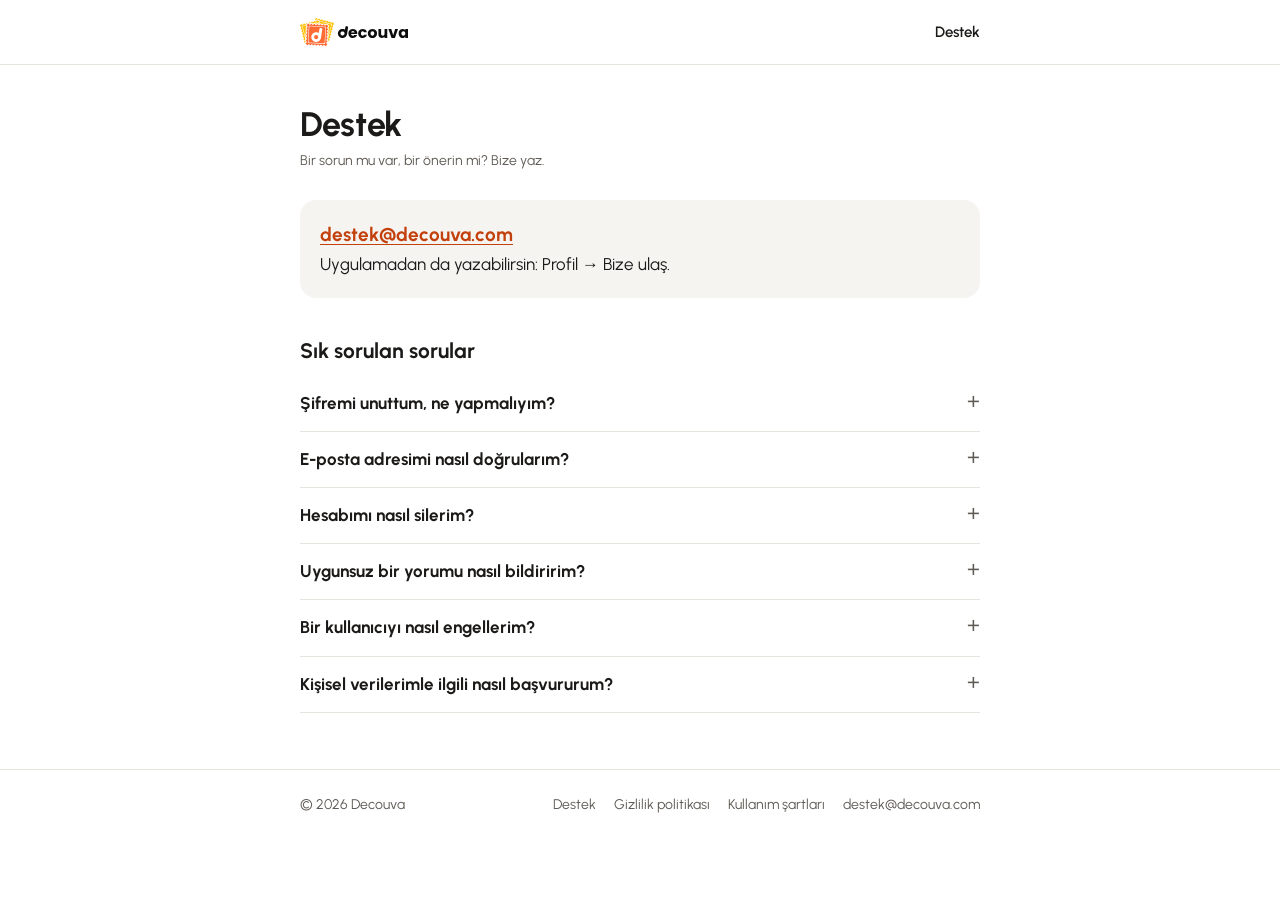
==== destek/index.html @ 0c996eec "Web sitesi telefondaki taşma sorunu düzeltildi" ====
<!doctype html>
<html lang="tr">
<head>
  <meta charset="utf-8">
  <meta name="viewport" content="width=device-width, initial-scale=1">
  <title>Destek · Decouva</title>
  <meta name="description" content="Decouva destek: iletişim ve sık sorulan sorular.">
  <meta name="theme-color" content="#ff6b35">
  <link rel="icon" href="/favicon.ico" sizes="any">
  <link rel="icon" type="image/svg+xml" href="/assets/favicon.svg">
  <link rel="apple-touch-icon" href="/assets/apple-touch-icon.png">
  <link rel="stylesheet" href="/assets/style.css?v=2">
</head>
<body>
  <header class="site-header">
    <div class="wrap">
      <a class="logo" href="/" aria-label="Decouva ana sayfa">
        <picture>
          <source srcset="/assets/logo-on-dark.svg" media="(prefers-color-scheme: dark)">
          <img src="/assets/logo-on-light.svg" alt="Decouva" width="108" height="28">
        </picture>
      </a>
      <nav>
        <a href="/destek" aria-current="page">Destek</a>
      </nav>
    </div>
  </header>

  <main class="wrap doc">
    <h1>Destek</h1>
    <p class="updated">Bir sorun mu var, bir önerin mi? Bize yaz.</p>

    <div class="contact">
      <p><a href="mailto:destek@decouva.com">destek@decouva.com</a></p>
      <p>Uygulamadan da yazabilirsin: Profil → Bize ulaş.</p>
    </div>

    <h2>Sık sorulan sorular</h2>

    <details>
      <summary>Şifremi unuttum, ne yapmalıyım?</summary>
      <p>Giriş ekranında "Şifremi unuttum"a dokun, kullanıcı adını ya da e-posta adresini gir. E-postana 6 haneli bir kod gelir; kodu uygulamaya girip yeni şifreni belirle. Kod 15 dakika geçerlidir. Kod gelmezse spam klasörüne bak ve yazdığın bilgiyi kontrol et.</p>
    </details>

    <details>
      <summary>E-posta adresimi nasıl doğrularım?</summary>
      <p>Kayıt olduğunda e-postana bir doğrulama kodu gönderiyoruz. Profil'deki "E-postanı doğrula" hatırlatmasına dokunup kodu gir. Kod gelmediyse aynı ekrandan yeni kod isteyebilirsin.</p>
    </details>

    <details>
      <summary>Hesabımı nasıl silerim?</summary>
      <p>Uygulamada Profil → Hesabı sil. Şifreni girerek onaylarsın. Hesabınla birlikte puanların, yorumların, fotoğrafların ve istek listen kalıcı olarak silinir; geri getirilemez. Uygulamaya erişemiyorsan hesabına kayıtlı e-posta adresinden <a href="mailto:destek@decouva.com">destek@decouva.com</a>'a yaz, silme talebini sonuçlandıralım.</p>
    </details>

    <details>
      <summary>Uygunsuz bir yorumu nasıl bildiririm?</summary>
      <p>Yorumun yanındaki "⋯" menüsünden "Bildir"i seç ve sebebini işaretle. Bildirdiğin yorum sana artık gösterilmez; biz de inceleriz ve kurala aykırıysa kaldırırız.</p>
    </details>

    <details>
      <summary>Bir kullanıcıyı nasıl engellerim?</summary>
      <p>Yorumun yanındaki "⋯" menüsünden "Engelle"yi seç. Engellediğin kişinin yorumlarını görmezsin, o da seninkileri görmez. Engeli Profil → Engellenenler'den kaldırabilirsin.</p>
    </details>

    <details>
      <summary>Kişisel verilerimle ilgili nasıl başvururum?</summary>
      <p>KVKK kapsamındaki başvurularını hesabına kayıtlı e-posta adresinden <a href="mailto:destek@decouva.com">destek@decouva.com</a>'a gönderebilirsin. Ayrıntılar <a href="/gizlilik">Gizlilik Politikası</a>'nda.</p>
    </details>
  </main>

  <footer class="site-footer">
    <div class="wrap">
      <span>© 2026 Decouva</span>
      <nav>
        <a href="/destek" aria-current="page">Destek</a>
        <a href="/gizlilik">Gizlilik politikası</a>
        <a href="/kullanim-sartlari">Kullanım şartları</a>
        <a href="mailto:destek@decouva.com">destek@decouva.com</a>
      </nav>
    </div>
  </footer>
</body>
</html>
---- assets/style.css ----
/* Decouva web sitesi (2.10). Dış kaynak yok: font ve görseller sitenin kendi
   dosyaları, çerez ve analiz yok. Renkler uygulamanın paletinden. */

@font-face { font-family: "Urbanist"; font-weight: 400; font-display: swap; src: url("fonts/Urbanist-Regular.woff") format("woff"); }
@font-face { font-family: "Urbanist"; font-weight: 600; font-display: swap; src: url("fonts/Urbanist-SemiBold.woff") format("woff"); }
@font-face { font-family: "Urbanist"; font-weight: 700; font-display: swap; src: url("fonts/Urbanist-Bold.woff") format("woff"); }

:root {
  --bg: #ffffff;
  --surface: #f6f4f1;
  --text: #1b1a18;
  --text-soft: #5f5a54;
  --line: #e7e3de;
  --brand: #ff6b35;
  --brand-text: #c2410c;
  --note-bg: #fff3ec;
  --note-text: #8a3a10;
  color-scheme: light;
}

@media (prefers-color-scheme: dark) {
  :root {
    --bg: #121110;
    --surface: #1c1b19;
    --text: #f2efeb;
    --text-soft: #a8a29b;
    --line: #2c2a27;
    --brand: #ff6b35;
    --brand-text: #ff8a5c;
    --note-bg: #2a1a12;
    --note-text: #ffb999;
    color-scheme: dark;
  }
}

*, *::before, *::after { box-sizing: border-box; }

html { -webkit-text-size-adjust: 100%; }

body {
  margin: 0;
  background: var(--bg);
  color: var(--text);
  font-family: "Urbanist", -apple-system, BlinkMacSystemFont, "Segoe UI", Roboto, sans-serif;
  font-size: 17px;
  line-height: 1.6;
  -webkit-font-smoothing: antialiased;
}

a { color: var(--brand-text); text-underline-offset: 3px; }
a:hover { text-decoration-thickness: 2px; }

.wrap { max-width: 720px; margin: 0 auto; padding: 0 20px; }

/* Üst şerit */
.site-header { border-bottom: 1px solid var(--line); }
.site-header .wrap { display: flex; align-items: center; justify-content: space-between; height: 64px; }
.site-header .logo img { height: 28px; width: auto; display: block; }
.site-header nav a { color: var(--text-soft); text-decoration: none; font-weight: 600; font-size: 15px; margin-left: 18px; }
.site-header nav a:hover, .site-header nav a[aria-current="page"] { color: var(--text); }

/* Ana sayfa */
.hero { padding: 72px 0 40px; }
.hero .logo-big { height: 64px; width: auto; display: block; margin-bottom: 36px; }
.hero h1 { font-size: clamp(34px, 7vw, 52px); line-height: 1.08; letter-spacing: -0.02em; margin: 0 0 18px; font-weight: 700; }
.hero h1 span { color: var(--brand); }
.hero p.lead { font-size: 19px; color: var(--text-soft); margin: 0 0 28px; max-width: 34em; }
.badge { display: inline-block; background: var(--brand); color: #fff; font-weight: 700; font-size: 15px; padding: 10px 18px; border-radius: 999px; }

.features { display: grid; grid-template-columns: repeat(3, 1fr); gap: 14px; padding: 24px 0 56px; }
.feature { background: var(--surface); border-radius: 16px; padding: 20px; }
.feature h2 { font-size: 18px; margin: 0 0 6px; }
.feature p { margin: 0; font-size: 15px; color: var(--text-soft); line-height: 1.5; }
@media (max-width: 640px) { .features { grid-template-columns: 1fr; } .hero { padding-top: 48px; } }

/* Metin sayfaları */
.doc { padding-top: 40px; padding-bottom: 56px; } /* yatay boşluk .wrap’ten; kısaltma yazılırsa ezilir */
.doc h1 { font-size: 34px; line-height: 1.15; letter-spacing: -0.01em; margin: 0 0 6px; }
.doc .updated { color: var(--text-soft); font-size: 14px; margin: 0 0 28px; }
.doc h2 { font-size: 21px; margin: 36px 0 8px; }
.doc h3 { font-size: 17px; margin: 22px 0 4px; }
.doc p, .doc li { color: var(--text); }
.doc ul { padding-left: 22px; }
.doc li { margin: 4px 0; }
.doc table { width: 100%; border-collapse: collapse; font-size: 15px; margin: 12px 0; display: block; overflow-x: auto; }
.doc th, .doc td { text-align: left; vertical-align: top; padding: 9px 10px; border-bottom: 1px solid var(--line); }
.doc th { font-size: 13px; text-transform: uppercase; letter-spacing: 0.04em; color: var(--text-soft); }

/* Taslak şeridi ve yer tutucular */
.draft { background: var(--note-bg); color: var(--note-text); font-size: 14px; padding: 10px 14px; border-radius: 10px; margin: 0 0 28px; }
.tbd { background: var(--note-bg); color: var(--note-text); border-radius: 4px; padding: 0 4px; }

/* SSS */
details { border-bottom: 1px solid var(--line); padding: 14px 0; }
details summary { cursor: pointer; font-weight: 700; list-style: none; display: flex; justify-content: space-between; gap: 12px; }
details summary::-webkit-details-marker { display: none; }
details summary::after { content: "+"; color: var(--text-soft); font-weight: 400; font-size: 22px; line-height: 1; }
details[open] summary::after { content: "–"; }
details p { margin: 10px 0 0; }

.contact { background: var(--surface); border-radius: 16px; padding: 20px; margin: 8px 0 24px; }
.contact p { margin: 0; }
.contact a { font-weight: 700; font-size: 19px; }

/* Alt bilgi */
.site-footer { border-top: 1px solid var(--line); padding: 24px 0 40px; color: var(--text-soft); font-size: 14px; }
.site-footer .wrap { display: flex; flex-wrap: wrap; gap: 8px 18px; justify-content: space-between; }
.site-footer nav { display: flex; flex-wrap: wrap; gap: 6px 18px; }
.site-footer a { color: var(--text-soft); text-decoration: none; }
.site-footer a:hover { color: var(--text); }

@media (max-width: 420px) {
  .wrap { padding: 0 16px; }
  .site-header nav a { margin-left: 12px; font-size: 14px; }
  .doc h1 { font-size: 28px; }
}
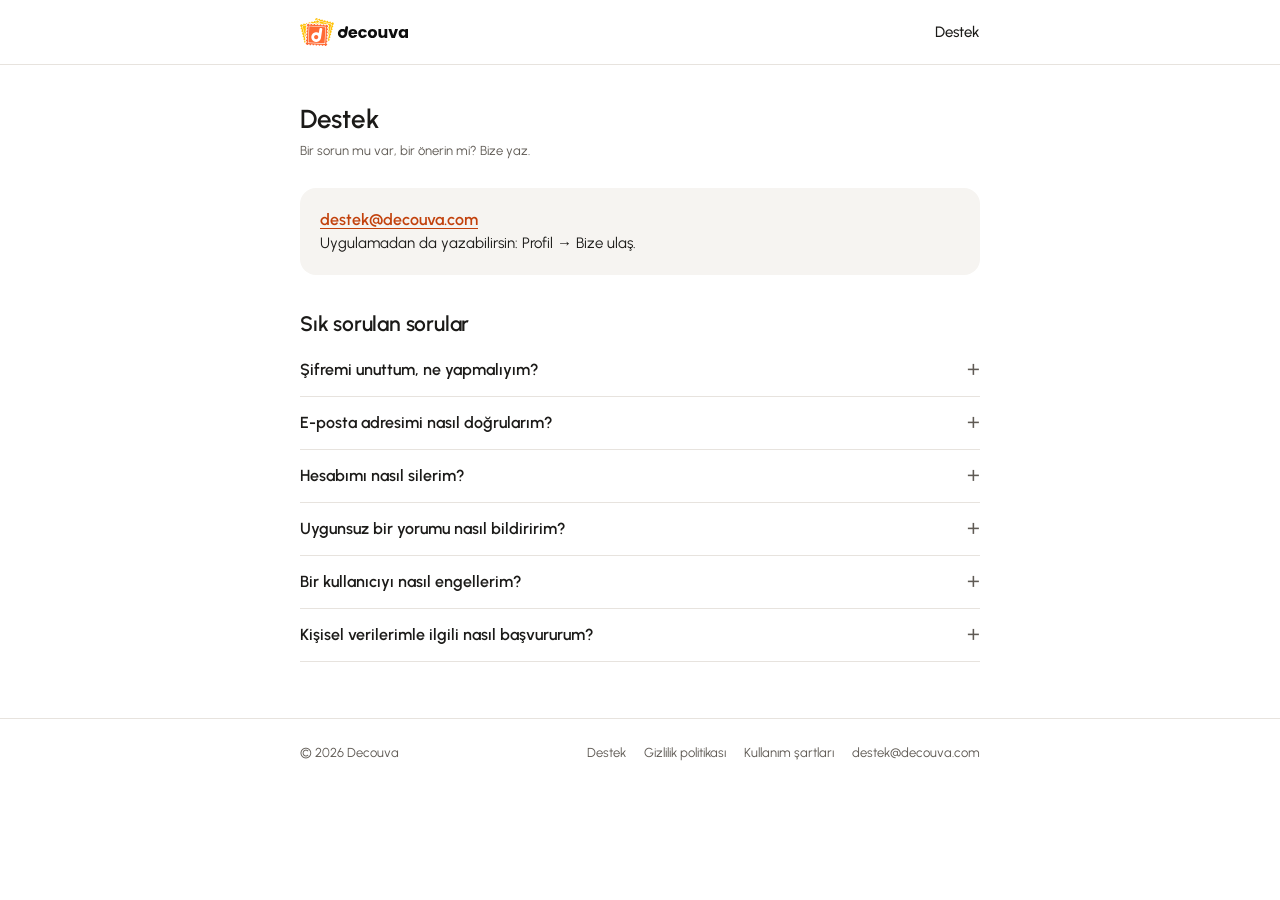
==== commit 6cf2bbf6: "Yazı ölçeği uygulamayla aynı" ====
--- a/destek/index.html
+++ b/destek/index.html
@@ -9,7 +9,7 @@
   <link rel="icon" href="/favicon.ico" sizes="any">
   <link rel="icon" type="image/svg+xml" href="/assets/favicon.svg">
   <link rel="apple-touch-icon" href="/assets/apple-touch-icon.png">
-  <link rel="stylesheet" href="/assets/style.css?v=2">
+  <link rel="stylesheet" href="/assets/style.css?v=3">
 </head>
 <body>
   <header class="site-header">
--- a/assets/style.css
+++ b/assets/style.css
@@ -1,9 +1,12 @@
 /* Decouva web sitesi (2.10). Dış kaynak yok: font ve görseller sitenin kendi
-   dosyaları, çerez ve analiz yok. Renkler uygulamanın paletinden. */
+   dosyaları, çerez ve analiz yok. Renkler uygulamanın paletinden.
+   Yazı ölçeği uygulamanınki (AppTextStyles, 17 Ekim): ağırlık en fazla 600
+   (başlık), 500 (etiket), 400 (gövde); gövde 15–16 px, satır yüksekliği 1.5.
+   Kalın (700) kullanılmaz — uygulamada da yok. */
 
 @font-face { font-family: "Urbanist"; font-weight: 400; font-display: swap; src: url("fonts/Urbanist-Regular.woff") format("woff"); }
 @font-face { font-family: "Urbanist"; font-weight: 600; font-display: swap; src: url("fonts/Urbanist-SemiBold.woff") format("woff"); }
-@font-face { font-family: "Urbanist"; font-weight: 700; font-display: swap; src: url("fonts/Urbanist-Bold.woff") format("woff"); }
+@font-face { font-family: "Urbanist"; font-weight: 500; font-display: swap; src: url("fonts/Urbanist-Medium.woff") format("woff"); }
 
 :root {
   --bg: #ffffff;
@@ -42,12 +45,13 @@
   background: var(--bg);
   color: var(--text);
   font-family: "Urbanist", -apple-system, BlinkMacSystemFont, "Segoe UI", Roboto, sans-serif;
-  font-size: 17px;
-  line-height: 1.6;
+  font-size: 16px;
+  line-height: 1.5;
   -webkit-font-smoothing: antialiased;
 }
 
 a { color: var(--brand-text); text-underline-offset: 3px; }
+strong, b, th { font-weight: 600; }
 a:hover { text-decoration-thickness: 2px; }
 
 .wrap { max-width: 720px; margin: 0 auto; padding: 0 20px; }
@@ -56,43 +60,43 @@
 .site-header { border-bottom: 1px solid var(--line); }
 .site-header .wrap { display: flex; align-items: center; justify-content: space-between; height: 64px; }
 .site-header .logo img { height: 28px; width: auto; display: block; }
-.site-header nav a { color: var(--text-soft); text-decoration: none; font-weight: 600; font-size: 15px; margin-left: 18px; }
+.site-header nav a { color: var(--text-soft); text-decoration: none; font-weight: 500; font-size: 15px; margin-left: 18px; }
 .site-header nav a:hover, .site-header nav a[aria-current="page"] { color: var(--text); }
 
 /* Ana sayfa */
 .hero { padding: 72px 0 40px; }
 .hero .logo-big { height: 64px; width: auto; display: block; margin-bottom: 36px; }
-.hero h1 { font-size: clamp(34px, 7vw, 52px); line-height: 1.08; letter-spacing: -0.02em; margin: 0 0 18px; font-weight: 700; }
+.hero h1 { font-size: clamp(30px, 6vw, 40px); line-height: 1.12; letter-spacing: -0.3px; margin: 0 0 16px; font-weight: 600; }
 .hero h1 span { color: var(--brand); }
-.hero p.lead { font-size: 19px; color: var(--text-soft); margin: 0 0 28px; max-width: 34em; }
-.badge { display: inline-block; background: var(--brand); color: #fff; font-weight: 700; font-size: 15px; padding: 10px 18px; border-radius: 999px; }
+.hero p.lead { font-size: 16px; line-height: 1.5; color: var(--text-soft); margin: 0 0 28px; max-width: 34em; }
+.badge { display: inline-block; background: var(--brand); color: #fff; font-weight: 500; font-size: 15px; padding: 10px 18px; border-radius: 999px; }
 
 .features { display: grid; grid-template-columns: repeat(3, 1fr); gap: 14px; padding: 24px 0 56px; }
 .feature { background: var(--surface); border-radius: 16px; padding: 20px; }
-.feature h2 { font-size: 18px; margin: 0 0 6px; }
+.feature h2 { font-size: 16px; line-height: 1.3; font-weight: 600; margin: 0 0 6px; }
 .feature p { margin: 0; font-size: 15px; color: var(--text-soft); line-height: 1.5; }
 @media (max-width: 640px) { .features { grid-template-columns: 1fr; } .hero { padding-top: 48px; } }
 
 /* Metin sayfaları */
 .doc { padding-top: 40px; padding-bottom: 56px; } /* yatay boşluk .wrap’ten; kısaltma yazılırsa ezilir */
-.doc h1 { font-size: 34px; line-height: 1.15; letter-spacing: -0.01em; margin: 0 0 6px; }
-.doc .updated { color: var(--text-soft); font-size: 14px; margin: 0 0 28px; }
-.doc h2 { font-size: 21px; margin: 36px 0 8px; }
-.doc h3 { font-size: 17px; margin: 22px 0 4px; }
-.doc p, .doc li { color: var(--text); }
+.doc h1 { font-size: 26px; line-height: 1.15; letter-spacing: -0.3px; font-weight: 600; margin: 0 0 6px; }
+.doc .updated { color: var(--text-soft); font-size: 13px; margin: 0 0 28px; }
+.doc h2 { font-size: 21px; line-height: 1.2; letter-spacing: -0.2px; font-weight: 600; margin: 36px 0 8px; }
+.doc h3 { font-size: 16px; line-height: 1.3; font-weight: 600; margin: 22px 0 4px; }
+.doc p, .doc li { color: var(--text); font-size: 15px; }
 .doc ul { padding-left: 22px; }
 .doc li { margin: 4px 0; }
 .doc table { width: 100%; border-collapse: collapse; font-size: 15px; margin: 12px 0; display: block; overflow-x: auto; }
 .doc th, .doc td { text-align: left; vertical-align: top; padding: 9px 10px; border-bottom: 1px solid var(--line); }
-.doc th { font-size: 13px; text-transform: uppercase; letter-spacing: 0.04em; color: var(--text-soft); }
+.doc th { font-size: 12px; font-weight: 500; text-transform: uppercase; letter-spacing: 0.04em; color: var(--text-soft); }
 
 /* Taslak şeridi ve yer tutucular */
-.draft { background: var(--note-bg); color: var(--note-text); font-size: 14px; padding: 10px 14px; border-radius: 10px; margin: 0 0 28px; }
+.draft { background: var(--note-bg); color: var(--note-text); font-size: 13px; padding: 10px 14px; border-radius: 10px; margin: 0 0 28px; }
 .tbd { background: var(--note-bg); color: var(--note-text); border-radius: 4px; padding: 0 4px; }
 
 /* SSS */
 details { border-bottom: 1px solid var(--line); padding: 14px 0; }
-details summary { cursor: pointer; font-weight: 700; list-style: none; display: flex; justify-content: space-between; gap: 12px; }
+details summary { cursor: pointer; font-weight: 600; list-style: none; display: flex; justify-content: space-between; gap: 12px; }
 details summary::-webkit-details-marker { display: none; }
 details summary::after { content: "+"; color: var(--text-soft); font-weight: 400; font-size: 22px; line-height: 1; }
 details[open] summary::after { content: "–"; }
@@ -100,10 +104,10 @@
 
 .contact { background: var(--surface); border-radius: 16px; padding: 20px; margin: 8px 0 24px; }
 .contact p { margin: 0; }
-.contact a { font-weight: 700; font-size: 19px; }
+.contact a { font-weight: 600; font-size: 16px; }
 
 /* Alt bilgi */
-.site-footer { border-top: 1px solid var(--line); padding: 24px 0 40px; color: var(--text-soft); font-size: 14px; }
+.site-footer { border-top: 1px solid var(--line); padding: 24px 0 40px; color: var(--text-soft); font-size: 13px; }
 .site-footer .wrap { display: flex; flex-wrap: wrap; gap: 8px 18px; justify-content: space-between; }
 .site-footer nav { display: flex; flex-wrap: wrap; gap: 6px 18px; }
 .site-footer a { color: var(--text-soft); text-decoration: none; }
@@ -112,5 +116,5 @@
 @media (max-width: 420px) {
   .wrap { padding: 0 16px; }
   .site-header nav a { margin-left: 12px; font-size: 14px; }
-  .doc h1 { font-size: 28px; }
+  .doc h1 { font-size: 24px; }
 }
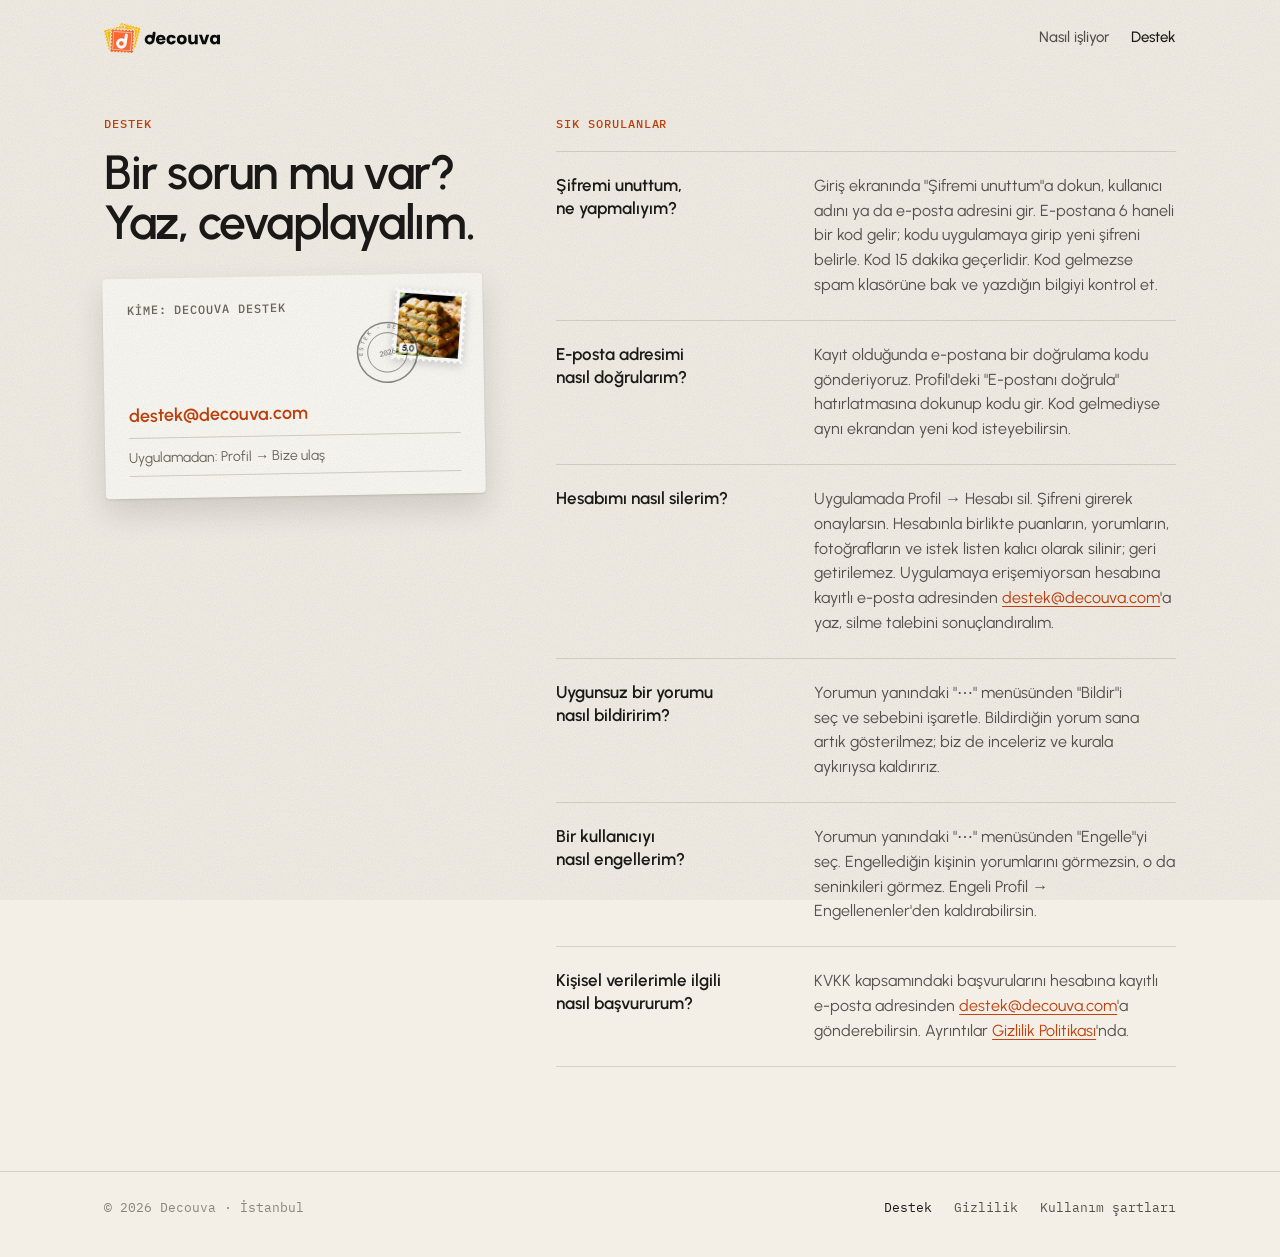
==== commit 2ac09c1d: "Website redesign" ====
--- a/destek/index.html
+++ b/destek/index.html
@@ -5,77 +5,90 @@
   <meta name="viewport" content="width=device-width, initial-scale=1">
   <title>Destek · Decouva</title>
   <meta name="description" content="Decouva destek: iletişim ve sık sorulan sorular.">
-  <meta name="theme-color" content="#ff6b35">
+  <meta name="theme-color" content="#f3efe7" media="(prefers-color-scheme: light)">
+  <meta name="theme-color" content="#131210" media="(prefers-color-scheme: dark)">
   <link rel="icon" href="/favicon.ico" sizes="any">
   <link rel="icon" type="image/svg+xml" href="/assets/favicon.svg">
   <link rel="apple-touch-icon" href="/assets/apple-touch-icon.png">
-  <link rel="stylesheet" href="/assets/style.css?v=3">
+  <link rel="stylesheet" href="/assets/style.css?v=4">
 </head>
 <body>
-  <header class="site-header">
-    <div class="wrap">
-      <a class="logo" href="/" aria-label="Decouva ana sayfa">
+  <a class="skip" href="#icerik">İçeriğe geç</a>
+
+  <header class="top">
+    <div class="wrap top__in">
+      <a class="top__logo" href="/" aria-label="Decouva ana sayfa">
         <picture>
           <source srcset="/assets/logo-on-dark.svg" media="(prefers-color-scheme: dark)">
-          <img src="/assets/logo-on-light.svg" alt="Decouva" width="108" height="28">
+          <img src="/assets/logo-on-light.svg" alt="Decouva" width="116" height="30">
         </picture>
       </a>
-      <nav>
+      <nav aria-label="Ana menü">
+        <a href="/#nasil">Nasıl işliyor</a>
         <a href="/destek" aria-current="page">Destek</a>
       </nav>
     </div>
   </header>
 
-  <main class="wrap doc">
-    <h1>Destek</h1>
-    <p class="updated">Bir sorun mu var, bir önerin mi? Bize yaz.</p>
+  <main id="icerik" class="help wrap">
+    <aside class="help__aside">
+      <p class="kicker">Destek</p>
+      <h1>Bir sorun mu var? Yaz, cevaplayalım.</h1>
+      <div class="postcard">
+        <img class="postcard__stamp" src="/assets/stamps/baklava.webp" alt="" width="520" height="520">
+        <svg class="postmark" viewBox="0 0 120 120" aria-hidden="true">
+          <defs><path id="pm-arc" d="M 14 60 A 46 46 0 1 1 106 60"/></defs>
+          <circle cx="60" cy="60" r="56" fill="none" stroke="currentColor" stroke-width="3"/>
+          <circle cx="60" cy="60" r="37" fill="none" stroke="currentColor" stroke-width="1.6"/>
+          <text font-family="Plex Mono, monospace" font-size="10.5" font-weight="500" letter-spacing="2.2" fill="currentColor"><textPath href="#pm-arc" startOffset="50%" text-anchor="middle">DESTEK · DECOUVA</textPath></text>
+          <text x="60" y="65" text-anchor="middle" font-family="Plex Mono, monospace" font-size="14" font-weight="500" fill="currentColor">2026</text>
+        </svg>
+        <p class="postcard__to">Kime: Decouva destek</p>
+        <div class="postcard__lines">
+          <p><a href="mailto:destek@decouva.com">destek@decouva.com</a></p>
+          <p class="hint">Uygulamadan: Profil → Bize ulaş</p>
+        </div>
+      </div>
+    </aside>
 
-    <div class="contact">
-      <p><a href="mailto:destek@decouva.com">destek@decouva.com</a></p>
-      <p>Uygulamadan da yazabilirsin: Profil → Bize ulaş.</p>
-    </div>
-
-    <h2>Sık sorulan sorular</h2>
-
-    <details>
-      <summary>Şifremi unuttum, ne yapmalıyım?</summary>
-      <p>Giriş ekranında "Şifremi unuttum"a dokun, kullanıcı adını ya da e-posta adresini gir. E-postana 6 haneli bir kod gelir; kodu uygulamaya girip yeni şifreni belirle. Kod 15 dakika geçerlidir. Kod gelmezse spam klasörüne bak ve yazdığın bilgiyi kontrol et.</p>
-    </details>
-
-    <details>
-      <summary>E-posta adresimi nasıl doğrularım?</summary>
-      <p>Kayıt olduğunda e-postana bir doğrulama kodu gönderiyoruz. Profil'deki "E-postanı doğrula" hatırlatmasına dokunup kodu gir. Kod gelmediyse aynı ekrandan yeni kod isteyebilirsin.</p>
-    </details>
-
-    <details>
-      <summary>Hesabımı nasıl silerim?</summary>
-      <p>Uygulamada Profil → Hesabı sil. Şifreni girerek onaylarsın. Hesabınla birlikte puanların, yorumların, fotoğrafların ve istek listen kalıcı olarak silinir; geri getirilemez. Uygulamaya erişemiyorsan hesabına kayıtlı e-posta adresinden <a href="mailto:destek@decouva.com">destek@decouva.com</a>'a yaz, silme talebini sonuçlandıralım.</p>
-    </details>
-
-    <details>
-      <summary>Uygunsuz bir yorumu nasıl bildiririm?</summary>
-      <p>Yorumun yanındaki "⋯" menüsünden "Bildir"i seç ve sebebini işaretle. Bildirdiğin yorum sana artık gösterilmez; biz de inceleriz ve kurala aykırıysa kaldırırız.</p>
-    </details>
-
-    <details>
-      <summary>Bir kullanıcıyı nasıl engellerim?</summary>
-      <p>Yorumun yanındaki "⋯" menüsünden "Engelle"yi seç. Engellediğin kişinin yorumlarını görmezsin, o da seninkileri görmez. Engeli Profil → Engellenenler'den kaldırabilirsin.</p>
-    </details>
-
-    <details>
-      <summary>Kişisel verilerimle ilgili nasıl başvururum?</summary>
-      <p>KVKK kapsamındaki başvurularını hesabına kayıtlı e-posta adresinden <a href="mailto:destek@decouva.com">destek@decouva.com</a>'a gönderebilirsin. Ayrıntılar <a href="/gizlilik">Gizlilik Politikası</a>'nda.</p>
-    </details>
+    <section aria-labelledby="sss">
+      <p class="kicker" id="sss">Sık sorulanlar</p>
+      <div class="qa">
+        <article>
+          <h2>Şifremi unuttum, ne yapmalıyım?</h2>
+          <p>Giriş ekranında "Şifremi unuttum"a dokun, kullanıcı adını ya da e-posta adresini gir. E-postana 6 haneli bir kod gelir; kodu uygulamaya girip yeni şifreni belirle. Kod 15 dakika geçerlidir. Kod gelmezse spam klasörüne bak ve yazdığın bilgiyi kontrol et.</p>
+        </article>
+        <article>
+          <h2>E-posta adresimi nasıl doğrularım?</h2>
+          <p>Kayıt olduğunda e-postana bir doğrulama kodu gönderiyoruz. Profil'deki "E-postanı doğrula" hatırlatmasına dokunup kodu gir. Kod gelmediyse aynı ekrandan yeni kod isteyebilirsin.</p>
+        </article>
+        <article>
+          <h2>Hesabımı nasıl silerim?</h2>
+          <p>Uygulamada Profil → Hesabı sil. Şifreni girerek onaylarsın. Hesabınla birlikte puanların, yorumların, fotoğrafların ve istek listen kalıcı olarak silinir; geri getirilemez. Uygulamaya erişemiyorsan hesabına kayıtlı e-posta adresinden <a href="mailto:destek@decouva.com">destek@decouva.com</a>'a yaz, silme talebini sonuçlandıralım.</p>
+        </article>
+        <article>
+          <h2>Uygunsuz bir yorumu nasıl bildiririm?</h2>
+          <p>Yorumun yanındaki "⋯" menüsünden "Bildir"i seç ve sebebini işaretle. Bildirdiğin yorum sana artık gösterilmez; biz de inceleriz ve kurala aykırıysa kaldırırız.</p>
+        </article>
+        <article>
+          <h2>Bir kullanıcıyı nasıl engellerim?</h2>
+          <p>Yorumun yanındaki "⋯" menüsünden "Engelle"yi seç. Engellediğin kişinin yorumlarını görmezsin, o da seninkileri görmez. Engeli Profil → Engellenenler'den kaldırabilirsin.</p>
+        </article>
+        <article>
+          <h2>Kişisel verilerimle ilgili nasıl başvururum?</h2>
+          <p>KVKK kapsamındaki başvurularını hesabına kayıtlı e-posta adresinden <a href="mailto:destek@decouva.com">destek@decouva.com</a>'a gönderebilirsin. Ayrıntılar <a href="/gizlilik">Gizlilik Politikası</a>'nda.</p>
+        </article>
+      </div>
+    </section>
   </main>
 
-  <footer class="site-footer">
-    <div class="wrap">
-      <span>© 2026 Decouva</span>
-      <nav>
+  <footer class="foot">
+    <div class="wrap foot__in">
+      <span>© 2026 Decouva · İstanbul</span>
+      <nav aria-label="Alt menü">
         <a href="/destek" aria-current="page">Destek</a>
-        <a href="/gizlilik">Gizlilik politikası</a>
+        <a href="/gizlilik">Gizlilik</a>
         <a href="/kullanim-sartlari">Kullanım şartları</a>
-        <a href="mailto:destek@decouva.com">destek@decouva.com</a>
       </nav>
     </div>
   </footer>
--- a/assets/style.css
+++ b/assets/style.css
@@ -1,120 +1,308 @@
-/* Decouva web sitesi (2.10). Dış kaynak yok: font ve görseller sitenin kendi
-   dosyaları, çerez ve analiz yok. Renkler uygulamanın paletinden.
-   Yazı ölçeği uygulamanınki (AppTextStyles, 17 Ekim): ağırlık en fazla 600
-   (başlık), 500 (etiket), 400 (gövde); gövde 15–16 px, satır yüksekliği 1.5.
-   Kalın (700) kullanılmaz — uygulamada da yok. */
+/* Decouva web sitesi (2.10; yeniden tasarım 17 Ekim).
+   Dil: markanın kendi nesneleri — pul, posta damgası, adisyon fişi — kâğıt
+   dokulu bir zeminde. Dış kaynak yok: fontlar ve görseller sitenin kendi
+   dosyası; çerez, analiz, JavaScript yok.
+   Yazı: arayüz Urbanist (uygulamanınki), etiket ve fiş IBM Plex Mono
+   (uygulamanın adisyonundaki). Ağırlık en fazla 600; uygulamada 700 yok. */
 
 @font-face { font-family: "Urbanist"; font-weight: 400; font-display: swap; src: url("fonts/Urbanist-Regular.woff") format("woff"); }
+@font-face { font-family: "Urbanist"; font-weight: 500; font-display: swap; src: url("fonts/Urbanist-Medium.woff") format("woff"); }
 @font-face { font-family: "Urbanist"; font-weight: 600; font-display: swap; src: url("fonts/Urbanist-SemiBold.woff") format("woff"); }
-@font-face { font-family: "Urbanist"; font-weight: 500; font-display: swap; src: url("fonts/Urbanist-Medium.woff") format("woff"); }
+@font-face { font-family: "Plex Mono"; font-weight: 400; font-display: swap; src: url("fonts/IBMPlexMono-Regular.woff") format("woff"); }
+@font-face { font-family: "Plex Mono"; font-weight: 500; font-display: swap; src: url("fonts/IBMPlexMono-Medium.woff") format("woff"); }
 
 :root {
-  --bg: #ffffff;
-  --surface: #f6f4f1;
-  --text: #1b1a18;
-  --text-soft: #5f5a54;
-  --line: #e7e3de;
+  --paper: #f3efe7;          /* sayfa: sıcak kâğıt */
+  --paper-2: #e9e3d8;        /* albüm sayfası */
+  --sheet: #fbf9f4;          /* fiş ve kartpostal kâğıdı */
+  --ink: #1b1a18;
+  --ink-2: #57524b;
+  --ink-3: #8a847b;
+  --rule: #d9d1c3;
   --brand: #ff6b35;
-  --brand-text: #c2410c;
-  --note-bg: #fff3ec;
-  --note-text: #8a3a10;
+  --brand-ink: #c2410c;      /* küçük turuncu yazı (kontrast) */
+  --postmark: rgba(27, 26, 24, .55);
+  --postmark-strong: rgba(27, 26, 24, .72);
+  --shadow: 32, 24, 14;      /* gölgeler zeminin tonunda */
+  --grain: .07;
   color-scheme: light;
 }
 
 @media (prefers-color-scheme: dark) {
   :root {
-    --bg: #121110;
-    --surface: #1c1b19;
-    --text: #f2efeb;
-    --text-soft: #a8a29b;
-    --line: #2c2a27;
-    --brand: #ff6b35;
-    --brand-text: #ff8a5c;
-    --note-bg: #2a1a12;
-    --note-text: #ffb999;
+    --paper: #131210;
+    --paper-2: #1b1a17;
+    --sheet: #f1eee6;        /* fiş ve kartpostal kâğıt olarak kalır */
+    --ink: #f2efea;
+    --ink-2: #a8a198;
+    --ink-3: #78726a;
+    --rule: #2c2a26;
+    --brand-ink: #ff8a5c;
+    --postmark: rgba(242, 239, 234, .5);
+    --postmark-strong: rgba(27, 26, 24, .7);   /* pulun beyaz kâğıdına basılı */
+    --shadow: 0, 0, 0;
+    --grain: .05;
     color-scheme: dark;
   }
 }
 
 *, *::before, *::after { box-sizing: border-box; }
-
-html { -webkit-text-size-adjust: 100%; }
+html { -webkit-text-size-adjust: 100%; scroll-behavior: smooth; }
+@media (prefers-reduced-motion: reduce) { html { scroll-behavior: auto; } }
 
 body {
   margin: 0;
-  background: var(--bg);
-  color: var(--text);
-  font-family: "Urbanist", -apple-system, BlinkMacSystemFont, "Segoe UI", Roboto, sans-serif;
-  font-size: 16px;
-  line-height: 1.5;
+  background: var(--paper);
+  color: var(--ink);
+  font: 400 17px/1.55 "Urbanist", -apple-system, BlinkMacSystemFont, "Segoe UI", sans-serif;
   -webkit-font-smoothing: antialiased;
-}
-
-a { color: var(--brand-text); text-underline-offset: 3px; }
+  text-rendering: optimizeLegibility;
+}
+
+/* Kâğıt dokusu: sabit, tıklanamaz ince gren. */
+body::after {
+  content: "";
+  position: fixed;
+  inset: 0;
+  pointer-events: none;
+  z-index: 50;
+  opacity: var(--grain);
+  background-image: url("data:image/svg+xml,%3Csvg xmlns='http://www.w3.org/2000/svg' width='180' height='180'%3E%3Cfilter id='n'%3E%3CfeTurbulence type='fractalNoise' baseFrequency='.85' numOctaves='3' stitchTiles='stitch'/%3E%3CfeColorMatrix values='0 0 0 0 0 0 0 0 0 0 0 0 0 0 0 0 0 0 .9 0'/%3E%3C/filter%3E%3Crect width='100%25' height='100%25' filter='url(%23n)'/%3E%3C/svg%3E");
+}
+
+h1, h2, h3 { font-weight: 600; margin: 0; text-wrap: balance; }
+p { margin: 0; text-wrap: pretty; }
 strong, b, th { font-weight: 600; }
+a { color: var(--brand-ink); text-decoration-thickness: 1px; text-underline-offset: 3px; transition: color .2s, text-decoration-thickness .2s; }
 a:hover { text-decoration-thickness: 2px; }
-
-.wrap { max-width: 720px; margin: 0 auto; padding: 0 20px; }
-
-/* Üst şerit */
-.site-header { border-bottom: 1px solid var(--line); }
-.site-header .wrap { display: flex; align-items: center; justify-content: space-between; height: 64px; }
-.site-header .logo img { height: 28px; width: auto; display: block; }
-.site-header nav a { color: var(--text-soft); text-decoration: none; font-weight: 500; font-size: 15px; margin-left: 18px; }
-.site-header nav a:hover, .site-header nav a[aria-current="page"] { color: var(--text); }
-
-/* Ana sayfa */
-.hero { padding: 72px 0 40px; }
-.hero .logo-big { height: 64px; width: auto; display: block; margin-bottom: 36px; }
-.hero h1 { font-size: clamp(30px, 6vw, 40px); line-height: 1.12; letter-spacing: -0.3px; margin: 0 0 16px; font-weight: 600; }
-.hero h1 span { color: var(--brand); }
-.hero p.lead { font-size: 16px; line-height: 1.5; color: var(--text-soft); margin: 0 0 28px; max-width: 34em; }
-.badge { display: inline-block; background: var(--brand); color: #fff; font-weight: 500; font-size: 15px; padding: 10px 18px; border-radius: 999px; }
-
-.features { display: grid; grid-template-columns: repeat(3, 1fr); gap: 14px; padding: 24px 0 56px; }
-.feature { background: var(--surface); border-radius: 16px; padding: 20px; }
-.feature h2 { font-size: 16px; line-height: 1.3; font-weight: 600; margin: 0 0 6px; }
-.feature p { margin: 0; font-size: 15px; color: var(--text-soft); line-height: 1.5; }
-@media (max-width: 640px) { .features { grid-template-columns: 1fr; } .hero { padding-top: 48px; } }
-
-/* Metin sayfaları */
-.doc { padding-top: 40px; padding-bottom: 56px; } /* yatay boşluk .wrap’ten; kısaltma yazılırsa ezilir */
-.doc h1 { font-size: 26px; line-height: 1.15; letter-spacing: -0.3px; font-weight: 600; margin: 0 0 6px; }
-.doc .updated { color: var(--text-soft); font-size: 13px; margin: 0 0 28px; }
-.doc h2 { font-size: 21px; line-height: 1.2; letter-spacing: -0.2px; font-weight: 600; margin: 36px 0 8px; }
-.doc h3 { font-size: 16px; line-height: 1.3; font-weight: 600; margin: 22px 0 4px; }
-.doc p, .doc li { color: var(--text); font-size: 15px; }
-.doc ul { padding-left: 22px; }
-.doc li { margin: 4px 0; }
-.doc table { width: 100%; border-collapse: collapse; font-size: 15px; margin: 12px 0; display: block; overflow-x: auto; }
-.doc th, .doc td { text-align: left; vertical-align: top; padding: 9px 10px; border-bottom: 1px solid var(--line); }
-.doc th { font-size: 12px; font-weight: 500; text-transform: uppercase; letter-spacing: 0.04em; color: var(--text-soft); }
-
-/* Taslak şeridi ve yer tutucular */
-.draft { background: var(--note-bg); color: var(--note-text); font-size: 13px; padding: 10px 14px; border-radius: 10px; margin: 0 0 28px; }
-.tbd { background: var(--note-bg); color: var(--note-text); border-radius: 4px; padding: 0 4px; }
-
-/* SSS */
-details { border-bottom: 1px solid var(--line); padding: 14px 0; }
-details summary { cursor: pointer; font-weight: 600; list-style: none; display: flex; justify-content: space-between; gap: 12px; }
-details summary::-webkit-details-marker { display: none; }
-details summary::after { content: "+"; color: var(--text-soft); font-weight: 400; font-size: 22px; line-height: 1; }
-details[open] summary::after { content: "–"; }
-details p { margin: 10px 0 0; }
-
-.contact { background: var(--surface); border-radius: 16px; padding: 20px; margin: 8px 0 24px; }
-.contact p { margin: 0; }
-.contact a { font-weight: 600; font-size: 16px; }
-
-/* Alt bilgi */
-.site-footer { border-top: 1px solid var(--line); padding: 24px 0 40px; color: var(--text-soft); font-size: 13px; }
-.site-footer .wrap { display: flex; flex-wrap: wrap; gap: 8px 18px; justify-content: space-between; }
-.site-footer nav { display: flex; flex-wrap: wrap; gap: 6px 18px; }
-.site-footer a { color: var(--text-soft); text-decoration: none; }
-.site-footer a:hover { color: var(--text); }
-
-@media (max-width: 420px) {
-  .wrap { padding: 0 16px; }
-  .site-header nav a { margin-left: 12px; font-size: 14px; }
-  .doc h1 { font-size: 24px; }
-}
+:focus-visible { outline: 2px solid var(--brand); outline-offset: 3px; border-radius: 2px; }
+img { display: block; max-width: 100%; height: auto; }
+
+.wrap { width: 100%; max-width: 1120px; margin: 0 auto; padding: 0 24px; }
+@media (max-width: 480px) { .wrap { padding: 0 16px; } }
+
+.skip { position: absolute; left: 16px; top: -48px; z-index: 60; background: var(--ink); color: var(--paper); padding: 8px 12px; border-radius: 6px; text-decoration: none; }
+.skip:focus { top: 12px; }
+
+/* Etiket: küçük, eşaralıklı, büyük harf */
+.kicker {
+  font: 500 12px/1.4 "Plex Mono", ui-monospace, Menlo, monospace;
+  letter-spacing: .08em;
+  text-transform: uppercase;
+  color: var(--brand-ink);
+}
+
+/* ── Üst şerit ───────────────────────────────────────────────────────────── */
+.top { position: relative; z-index: 2; }
+.top__in { display: flex; align-items: center; justify-content: space-between; height: 76px; }
+.top__logo img { height: 30px; width: auto; }
+.top nav { display: flex; gap: 22px; }
+.top nav a { color: var(--ink-2); text-decoration: none; font-weight: 500; font-size: 15px; }
+.top nav a:hover, .top nav a[aria-current="page"] { color: var(--ink); }
+
+/* ── Ana sayfa: giriş ────────────────────────────────────────────────────── */
+.hero {
+  display: grid;
+  grid-template-columns: 1.05fr .95fr;
+  gap: 48px;
+  align-items: center;
+  padding-top: 40px;
+  padding-bottom: 96px;
+}
+.hero h1 {
+  font-size: clamp(42px, 6.6vw, 78px);
+  line-height: 1.02;
+  letter-spacing: -.035em;
+  margin: 18px 0 22px;
+}
+.hero h1 em { font-style: normal; color: var(--brand); }
+.hero .lead { font-size: 19px; color: var(--ink-2); max-width: 30em; }
+.hero__cta { display: flex; align-items: center; flex-wrap: wrap; gap: 14px 28px; margin-top: 36px; }
+
+/* "Yakında" lastik damga gibi: çift mürekkep çerçeve, hafif eğik */
+.inkstamp {
+  display: inline-block;
+  font: 500 13px/1 "Plex Mono", ui-monospace, monospace;
+  letter-spacing: .1em;
+  text-transform: uppercase;
+  color: var(--brand-ink);
+  border: 2px solid currentColor;
+  border-radius: 4px;
+  padding: 10px 14px 9px;
+  transform: rotate(-3deg);
+  box-shadow: inset 0 0 0 3px var(--paper), inset 0 0 0 4px currentColor;
+}
+.textlink { color: var(--ink); font-weight: 500; text-decoration: none; border-bottom: 1px solid var(--rule); padding-bottom: 2px; transition: border-color .2s; }
+.textlink:hover { border-color: var(--ink); }
+
+/* Pul kolajı */
+.collage { position: relative; aspect-ratio: 1 / 1; width: 100%; max-width: 520px; justify-self: end; }
+.collage img {
+  position: absolute;
+  width: 45%;
+  filter: drop-shadow(0 10px 18px rgba(var(--shadow), .22)) drop-shadow(0 2px 3px rgba(var(--shadow), .18));
+  animation: slap .7s cubic-bezier(.2, 1.4, .4, 1) both;
+}
+/* Pullar puan rozetlerini örtmeyecek kadar aralıklı, kenarlarından üst üste */
+.collage .s1 { left: 1%;  top: 7%;  rotate: -7deg; animation-delay: .05s; }
+.collage .s2 { left: 52%; top: 0;   rotate: 6deg;  animation-delay: .2s; }
+.collage .s3 { left: 6%;  top: 53%; rotate: 4deg;  animation-delay: .35s; }
+.collage .s4 { left: 53%; top: 49%; rotate: -5deg; animation-delay: .5s; }
+.collage .postmark { position: absolute; left: 31%; top: 3%; width: 27%; rotate: -14deg; color: var(--postmark-strong); animation: stamp .45s ease-out 1s both; }
+@keyframes slap { from { opacity: 0; scale: 1.18; } to { opacity: 1; scale: 1; } }
+@keyframes stamp { 0% { opacity: 0; scale: 1.5; } 70% { opacity: 1; scale: .96; } 100% { opacity: 1; scale: 1; } }
+@media (prefers-reduced-motion: reduce) { .collage img, .collage .postmark { animation: none; } }
+
+.postmark { color: var(--postmark); overflow: visible; }
+
+/* ── Neden yemek + fiş ───────────────────────────────────────────────────── */
+.how {
+  display: grid;
+  grid-template-columns: 1fr minmax(300px, 420px);
+  gap: 72px;
+  align-items: start;
+  padding-top: 32px;
+  padding-bottom: 120px;
+}
+.how h2, .album h2 { font-size: clamp(30px, 4vw, 44px); line-height: 1.08; letter-spacing: -.025em; margin: 14px 0 20px; }
+.how p:not(.kicker) { color: var(--ink-2); max-width: 34em; }
+.how p + p { margin-top: 14px; }
+
+/* Fiş: çerçeve döner ve gölge verir; dişli kenar iç kâğıtta (maske gölgeyi kesmesin) */
+.receipt {
+  margin: 0;
+  color: #1b1a18;
+  font: 400 14px/1.5 "Plex Mono", ui-monospace, monospace;
+  rotate: 1.2deg;
+  filter: drop-shadow(0 14px 24px rgba(var(--shadow), .18));
+}
+.receipt__paper {
+  --z: 14px;
+  background: var(--sheet);
+  padding: 34px 26px 38px;
+  -webkit-mask:
+    conic-gradient(from 135deg at top, #0000, #000 1deg 89deg, #0000 90deg) top / var(--z) 51% repeat-x,
+    conic-gradient(from -45deg at bottom, #0000, #000 1deg 89deg, #0000 90deg) bottom / var(--z) 51% repeat-x;
+          mask:
+    conic-gradient(from 135deg at top, #0000, #000 1deg 89deg, #0000 90deg) top / var(--z) 51% repeat-x,
+    conic-gradient(from -45deg at bottom, #0000, #000 1deg 89deg, #0000 90deg) bottom / var(--z) 51% repeat-x;
+}
+.receipt__head { text-align: center; letter-spacing: .14em; font-weight: 500; }
+.receipt__sub { text-align: center; color: #6b665e; font-size: 12px; margin-top: 4px; }
+.receipt hr { border: 0; border-top: 1.5px dashed #b9b2a6; margin: 18px 0; }
+.receipt ol { list-style: none; margin: 0; padding: 0; display: grid; gap: 14px; }
+.receipt li { display: grid; grid-template-columns: 2.4em 1fr; }
+.receipt li > span:first-child { color: #c2410c; }
+.receipt li small { display: block; color: #6b665e; font-size: 12px; }
+.receipt__total { display: flex; justify-content: space-between; gap: 12px; font-weight: 500; letter-spacing: .04em; }
+.receipt__foot { text-align: center; color: #6b665e; font-size: 12px; margin-top: 20px; letter-spacing: .08em; }
+
+/* ── Albüm ───────────────────────────────────────────────────────────────── */
+.album { padding-bottom: 120px; }
+.album__head { display: grid; grid-template-columns: 1fr 1fr; gap: 12px 72px; align-items: end; margin-bottom: 36px; }
+.album__head p:not(.kicker) { color: var(--ink-2); max-width: 32em; }
+.album__head h2 { margin-bottom: 0; }
+.sheet-page { background: var(--paper-2); border-radius: 6px; padding: 0 0 30px; box-shadow: inset 0 0 0 1px var(--rule); }
+.sheet-page__bar {
+  display: flex; justify-content: space-between; align-items: baseline;
+  padding: 18px 28px; border-bottom: 1px solid var(--rule);
+  font: 500 13px/1 "Plex Mono", ui-monospace, monospace; letter-spacing: .06em; text-transform: uppercase;
+}
+.sheet-page__bar span:last-child { color: var(--ink-3); }
+.stamps { list-style: none; margin: 0; padding: 30px 28px 0; display: grid; grid-template-columns: repeat(4, 1fr); gap: 30px 26px; }
+.stamps li { text-align: center; }
+.stamps img { width: 100%; filter: drop-shadow(0 6px 10px rgba(var(--shadow), .18)); transition: transform .3s cubic-bezier(.2, 1.3, .4, 1); }
+.stamps li:nth-child(odd) img { transform: rotate(-1.6deg); }
+.stamps li:nth-child(even) img { transform: rotate(1.3deg); }
+.stamps li:hover img { transform: rotate(0) translateY(-4px); }
+.stamps p { margin-top: 10px; font-size: 15px; }
+.stamps .slot { aspect-ratio: 1; border: 1.5px dashed var(--ink-3); border-radius: 3px; opacity: .45; }
+
+/* ── Kapanış ─────────────────────────────────────────────────────────────── */
+.end { padding-bottom: 112px; }
+.end__line { font-size: clamp(28px, 4.4vw, 48px); line-height: 1.1; letter-spacing: -.025em; font-weight: 600; max-width: 16em; }
+.end__line span { color: var(--ink-3); }
+.end__meta { margin-top: 22px; color: var(--ink-2); }
+
+/* ── Alt bilgi ───────────────────────────────────────────────────────────── */
+.foot { border-top: 1px solid var(--rule); }
+.foot__in { display: flex; flex-wrap: wrap; justify-content: space-between; gap: 14px 28px; padding-top: 26px; padding-bottom: 40px; font: 400 13px/1.5 "Plex Mono", ui-monospace, monospace; color: var(--ink-3); }
+.foot nav { display: flex; flex-wrap: wrap; gap: 6px 22px; }
+.foot a { color: var(--ink-2); text-decoration: none; }
+.foot a:hover, .foot a[aria-current="page"] { color: var(--ink); }
+
+/* ── Metin sayfaları (gizlilik, şartlar) ─────────────────────────────────── */
+.doc { max-width: 720px; padding-top: 40px; padding-bottom: 96px; }
+.doc__head { position: relative; padding-bottom: 28px; margin-bottom: 8px; border-bottom: 1px solid var(--rule); }
+.doc__head h1 { font-size: clamp(34px, 5vw, 48px); line-height: 1.05; letter-spacing: -.03em; margin: 14px 0 12px; max-width: 12em; }
+.doc__meta { font: 400 13px/1.5 "Plex Mono", ui-monospace, monospace; color: var(--ink-3); }
+.doc__draft {
+  position: absolute; right: 0; top: 4px;
+  font: 500 13px/1 "Plex Mono", ui-monospace, monospace; letter-spacing: .14em; text-transform: uppercase;
+  color: var(--brand-ink); border: 2px solid currentColor; border-radius: 4px; padding: 8px 12px 7px;
+  rotate: 6deg; opacity: .85;
+  box-shadow: inset 0 0 0 3px var(--paper), inset 0 0 0 4px currentColor;
+}
+.doc__note { margin-top: 10px; color: var(--ink-2); font-size: 15px; }
+.doc h2 { font-size: 22px; line-height: 1.25; letter-spacing: -.01em; margin: 44px 0 10px; }
+.doc h3 { font-size: 17px; margin: 24px 0 6px; }
+.doc > p, .doc li { font-size: 16px; color: var(--ink); }
+.doc table p { font-size: 15px; }
+.doc p + p { margin-top: 12px; }
+.doc ul { padding-left: 20px; margin: 10px 0; }
+.doc li { margin: 6px 0; }
+.doc li::marker { color: var(--brand-ink); }
+.doc table { width: 100%; border-collapse: collapse; font-size: 15px; margin: 16px 0; display: block; overflow-x: auto; }
+.doc th, .doc td { text-align: left; vertical-align: top; padding: 12px 14px 12px 0; border-bottom: 1px solid var(--rule); }
+.doc th { font: 500 12px/1.4 "Plex Mono", ui-monospace, monospace; letter-spacing: .06em; text-transform: uppercase; color: var(--ink-3); }
+.tbd { background: color-mix(in srgb, var(--brand) 16%, transparent); color: var(--brand-ink); border-radius: 3px; padding: 0 4px; font-family: "Plex Mono", ui-monospace, monospace; font-size: .88em; }
+
+/* ── Destek ──────────────────────────────────────────────────────────────── */
+.help { display: grid; grid-template-columns: minmax(280px, 380px) 1fr; gap: 72px; align-items: start; padding-top: 40px; padding-bottom: 104px; }
+.help h1 { font-size: clamp(34px, 5vw, 48px); line-height: 1.05; letter-spacing: -.03em; margin: 14px 0 28px; }
+.help__aside { position: sticky; top: 24px; }
+.postcard {
+  position: relative; background: var(--sheet); color: #1b1a18; border-radius: 4px; padding: 24px 24px 22px;
+  box-shadow: 0 1px 2px rgba(var(--shadow), .12), 0 14px 30px rgba(var(--shadow), .14);
+  rotate: -1deg;
+}
+.postcard__stamp { position: absolute; right: 18px; top: 16px; width: 72px; rotate: 5deg; filter: drop-shadow(0 3px 5px rgba(0,0,0,.18)); }
+.postcard .postmark { position: absolute; right: 64px; top: 46px; width: 64px; rotate: -12deg; color: rgba(27, 26, 24, .5); }
+.postcard__to { font: 500 12px/1.4 "Plex Mono", ui-monospace, monospace; letter-spacing: .08em; text-transform: uppercase; color: #6b665e; }
+.postcard__lines { margin-top: 74px; }
+.postcard__lines p { border-bottom: 1px solid #d8d1c4; padding: 9px 0 7px; font-size: 16px; }
+.postcard__lines a { color: #c2410c; font-weight: 600; font-size: 18px; text-decoration: none; }
+.postcard__lines a:hover { text-decoration: underline; }
+.postcard__lines .hint { color: #6b665e; font-size: 14px; }
+.qa { border-top: 1px solid var(--rule); margin-top: 18px; }
+.qa article { display: grid; grid-template-columns: minmax(180px, 1fr) 1.6fr; gap: 10px 32px; padding: 22px 0; border-bottom: 1px solid var(--rule); }
+.qa h2 { font-size: 17px; line-height: 1.35; }
+.qa p { color: var(--ink-2); font-size: 16px; }
+
+/* ── 404 ─────────────────────────────────────────────────────────────────── */
+.lost { display: grid; grid-template-columns: auto 1fr; gap: 40px; align-items: center; padding-top: 80px; padding-bottom: 140px; }
+.lost__slot { width: 150px; aspect-ratio: 1; border: 2px dashed var(--ink-3); border-radius: 3px; opacity: .55; rotate: -4deg; }
+.lost h1 { font-size: clamp(32px, 5vw, 48px); letter-spacing: -.03em; line-height: 1.05; margin: 12px 0 14px; }
+.lost p:not(.kicker) { color: var(--ink-2); }
+
+/* ── Dar ekran ───────────────────────────────────────────────────────────── */
+@media (max-width: 860px) {
+  .hero, .how, .help { grid-template-columns: 1fr; }
+  .hero { gap: 28px; padding-bottom: 72px; padding-top: 16px; }
+  .collage { justify-self: center; max-width: 420px; order: -1; }
+  .how { gap: 40px; padding-bottom: 88px; }
+  .receipt { max-width: 440px; }
+  .album__head { grid-template-columns: 1fr; }
+  .help { gap: 40px; }
+  .help__aside { position: static; }
+  .qa article { grid-template-columns: 1fr; }
+}
+@media (max-width: 560px) {
+  body { font-size: 16px; }
+  .hero h1 { margin-top: 10px; }
+  .hero .lead { font-size: 17px; }
+  .stamps { grid-template-columns: repeat(2, 1fr); gap: 24px 20px; padding: 24px 20px 0; }
+  .sheet-page__bar { padding: 16px 20px; }
+  .doc__draft { position: static; display: inline-block; margin-bottom: 14px; rotate: -3deg; }
+  .lost { grid-template-columns: 1fr; padding-top: 48px; }
+}
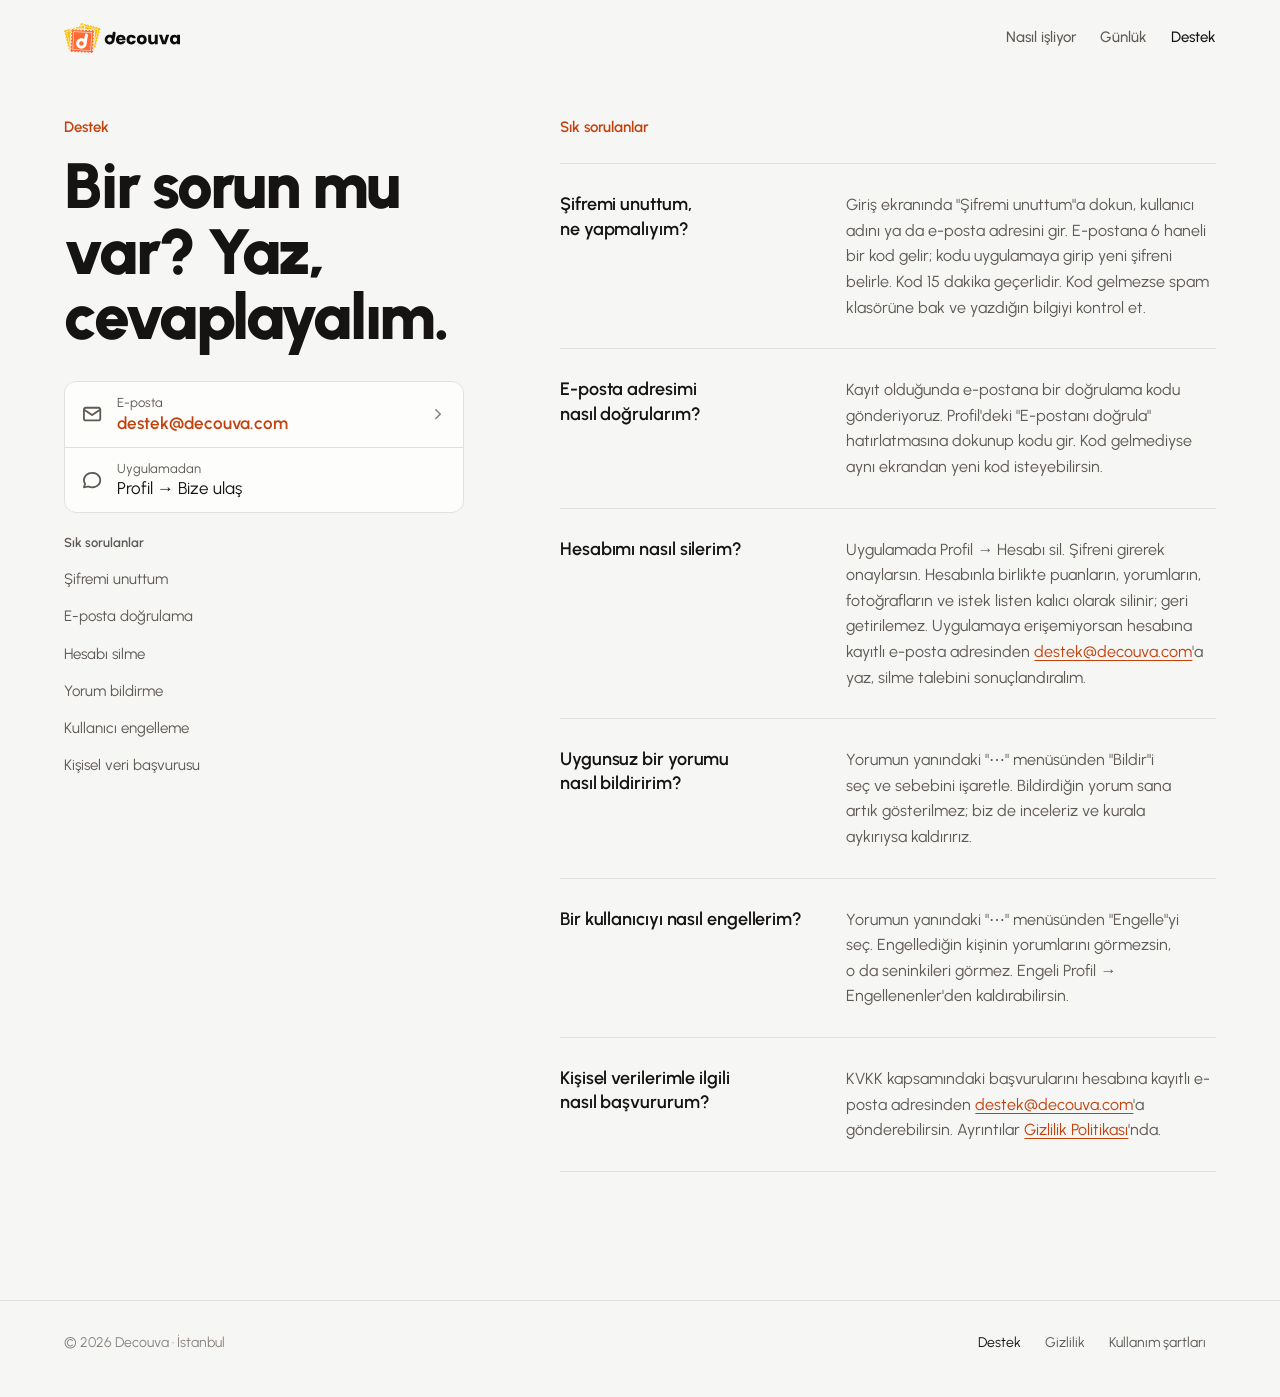
==== commit 8a6da4a8: "Taste skill, redesign 1" ====
--- a/destek/index.html
+++ b/destek/index.html
@@ -5,12 +5,12 @@
   <meta name="viewport" content="width=device-width, initial-scale=1">
   <title>Destek · Decouva</title>
   <meta name="description" content="Decouva destek: iletişim ve sık sorulan sorular.">
-  <meta name="theme-color" content="#f3efe7" media="(prefers-color-scheme: light)">
-  <meta name="theme-color" content="#131210" media="(prefers-color-scheme: dark)">
+  <meta name="theme-color" content="#f6f6f5" media="(prefers-color-scheme: light)">
+  <meta name="theme-color" content="#0d0d0d" media="(prefers-color-scheme: dark)">
   <link rel="icon" href="/favicon.ico" sizes="any">
   <link rel="icon" type="image/svg+xml" href="/assets/favicon.svg">
   <link rel="apple-touch-icon" href="/assets/apple-touch-icon.png">
-  <link rel="stylesheet" href="/assets/style.css?v=4">
+  <link rel="stylesheet" href="/assets/style.css?v=5">
 </head>
 <body>
   <a class="skip" href="#icerik">İçeriğe geç</a>
@@ -25,6 +25,7 @@
       </a>
       <nav aria-label="Ana menü">
         <a href="/#nasil">Nasıl işliyor</a>
+        <a class="opt" href="/#gunluk">Günlük</a>
         <a href="/destek" aria-current="page">Destek</a>
       </nav>
     </div>
@@ -32,53 +33,57 @@
 
   <main id="icerik" class="help wrap">
     <aside class="help__aside">
-      <p class="kicker">Destek</p>
-      <h1>Bir sorun mu var? Yaz, cevaplayalım.</h1>
-      <div class="postcard">
-        <img class="postcard__stamp" src="/assets/stamps/baklava.webp" alt="" width="520" height="520">
-        <svg class="postmark" viewBox="0 0 120 120" aria-hidden="true">
-          <defs><path id="pm-arc" d="M 14 60 A 46 46 0 1 1 106 60"/></defs>
-          <circle cx="60" cy="60" r="56" fill="none" stroke="currentColor" stroke-width="3"/>
-          <circle cx="60" cy="60" r="37" fill="none" stroke="currentColor" stroke-width="1.6"/>
-          <text font-family="Plex Mono, monospace" font-size="10.5" font-weight="500" letter-spacing="2.2" fill="currentColor"><textPath href="#pm-arc" startOffset="50%" text-anchor="middle">DESTEK · DECOUVA</textPath></text>
-          <text x="60" y="65" text-anchor="middle" font-family="Plex Mono, monospace" font-size="14" font-weight="500" fill="currentColor">2026</text>
-        </svg>
-        <p class="postcard__to">Kime: Decouva destek</p>
-        <div class="postcard__lines">
-          <p><a href="mailto:destek@decouva.com">destek@decouva.com</a></p>
-          <p class="hint">Uygulamadan: Profil → Bize ulaş</p>
+      <p class="eyebrow">Destek</p>
+      <h1 class="display">Bir sorun mu var? Yaz, cevaplayalım.</h1>
+      <div class="group">
+        <a class="group__row" href="mailto:destek@decouva.com">
+          <svg class="icon" aria-hidden="true"><use href="/assets/icons.svg#i-mail"/></svg>
+          <span><small>E-posta</small><strong>destek@decouva.com</strong></span>
+          <svg class="icon" aria-hidden="true"><use href="/assets/icons.svg#i-chevron-right"/></svg>
+        </a>
+        <div class="group__row">
+          <svg class="icon" aria-hidden="true"><use href="/assets/icons.svg#i-message-circle"/></svg>
+          <span><small>Uygulamadan</small>Profil → Bize ulaş</span>
         </div>
       </div>
+
+      <p class="group__label">Sık sorulanlar</p>
+      <ul class="help__index">
+        <li><a href="#sifre">Şifremi unuttum</a></li>
+        <li><a href="#dogrulama">E-posta doğrulama</a></li>
+        <li><a href="#hesap-silme">Hesabı silme</a></li>
+        <li><a href="#bildirme">Yorum bildirme</a></li>
+        <li><a href="#engelleme">Kullanıcı engelleme</a></li>
+        <li><a href="#kvkk">Kişisel veri başvurusu</a></li>
+      </ul>
     </aside>
 
-    <section aria-labelledby="sss">
-      <p class="kicker" id="sss">Sık sorulanlar</p>
-      <div class="qa">
-        <article>
-          <h2>Şifremi unuttum, ne yapmalıyım?</h2>
-          <p>Giriş ekranında "Şifremi unuttum"a dokun, kullanıcı adını ya da e-posta adresini gir. E-postana 6 haneli bir kod gelir; kodu uygulamaya girip yeni şifreni belirle. Kod 15 dakika geçerlidir. Kod gelmezse spam klasörüne bak ve yazdığın bilgiyi kontrol et.</p>
-        </article>
-        <article>
-          <h2>E-posta adresimi nasıl doğrularım?</h2>
-          <p>Kayıt olduğunda e-postana bir doğrulama kodu gönderiyoruz. Profil'deki "E-postanı doğrula" hatırlatmasına dokunup kodu gir. Kod gelmediyse aynı ekrandan yeni kod isteyebilirsin.</p>
-        </article>
-        <article>
-          <h2>Hesabımı nasıl silerim?</h2>
-          <p>Uygulamada Profil → Hesabı sil. Şifreni girerek onaylarsın. Hesabınla birlikte puanların, yorumların, fotoğrafların ve istek listen kalıcı olarak silinir; geri getirilemez. Uygulamaya erişemiyorsan hesabına kayıtlı e-posta adresinden <a href="mailto:destek@decouva.com">destek@decouva.com</a>'a yaz, silme talebini sonuçlandıralım.</p>
-        </article>
-        <article>
-          <h2>Uygunsuz bir yorumu nasıl bildiririm?</h2>
-          <p>Yorumun yanındaki "⋯" menüsünden "Bildir"i seç ve sebebini işaretle. Bildirdiğin yorum sana artık gösterilmez; biz de inceleriz ve kurala aykırıysa kaldırırız.</p>
-        </article>
-        <article>
-          <h2>Bir kullanıcıyı nasıl engellerim?</h2>
-          <p>Yorumun yanındaki "⋯" menüsünden "Engelle"yi seç. Engellediğin kişinin yorumlarını görmezsin, o da seninkileri görmez. Engeli Profil → Engellenenler'den kaldırabilirsin.</p>
-        </article>
-        <article>
-          <h2>Kişisel verilerimle ilgili nasıl başvururum?</h2>
-          <p>KVKK kapsamındaki başvurularını hesabına kayıtlı e-posta adresinden <a href="mailto:destek@decouva.com">destek@decouva.com</a>'a gönderebilirsin. Ayrıntılar <a href="/gizlilik">Gizlilik Politikası</a>'nda.</p>
-        </article>
-      </div>
+    <section class="qa" aria-labelledby="sss">
+      <p class="eyebrow" id="sss">Sık sorulanlar</p>
+      <article id="sifre">
+        <h2>Şifremi unuttum, ne yapmalıyım?</h2>
+        <p>Giriş ekranında "Şifremi unuttum"a dokun, kullanıcı adını ya da e-posta adresini gir. E-postana 6 haneli bir kod gelir; kodu uygulamaya girip yeni şifreni belirle. Kod 15 dakika geçerlidir. Kod gelmezse spam klasörüne bak ve yazdığın bilgiyi kontrol et.</p>
+      </article>
+      <article id="dogrulama">
+        <h2>E-posta adresimi nasıl doğrularım?</h2>
+        <p>Kayıt olduğunda e-postana bir doğrulama kodu gönderiyoruz. Profil'deki "E-postanı doğrula" hatırlatmasına dokunup kodu gir. Kod gelmediyse aynı ekrandan yeni kod isteyebilirsin.</p>
+      </article>
+      <article id="hesap-silme">
+        <h2>Hesabımı nasıl silerim?</h2>
+        <p>Uygulamada Profil → Hesabı sil. Şifreni girerek onaylarsın. Hesabınla birlikte puanların, yorumların, fotoğrafların ve istek listen kalıcı olarak silinir; geri getirilemez. Uygulamaya erişemiyorsan hesabına kayıtlı e-posta adresinden <a href="mailto:destek@decouva.com">destek@decouva.com</a>'a yaz, silme talebini sonuçlandıralım.</p>
+      </article>
+      <article id="bildirme">
+        <h2>Uygunsuz bir yorumu nasıl bildiririm?</h2>
+        <p>Yorumun yanındaki "⋯" menüsünden "Bildir"i seç ve sebebini işaretle. Bildirdiğin yorum sana artık gösterilmez; biz de inceleriz ve kurala aykırıysa kaldırırız.</p>
+      </article>
+      <article id="engelleme">
+        <h2>Bir kullanıcıyı nasıl engellerim?</h2>
+        <p>Yorumun yanındaki "⋯" menüsünden "Engelle"yi seç. Engellediğin kişinin yorumlarını görmezsin, o da seninkileri görmez. Engeli Profil → Engellenenler'den kaldırabilirsin.</p>
+      </article>
+      <article id="kvkk">
+        <h2>Kişisel verilerimle ilgili nasıl başvururum?</h2>
+        <p>KVKK kapsamındaki başvurularını hesabına kayıtlı e-posta adresinden <a href="mailto:destek@decouva.com">destek@decouva.com</a>'a gönderebilirsin. Ayrıntılar <a href="/gizlilik">Gizlilik Politikası</a>'nda.</p>
+      </article>
     </section>
   </main>
 
--- a/assets/style.css
+++ b/assets/style.css
@@ -1,308 +1,573 @@
-/* Decouva web sitesi (2.10; yeniden tasarım 17 Ekim).
-   Dil: markanın kendi nesneleri — pul, posta damgası, adisyon fişi — kâğıt
-   dokulu bir zeminde. Dış kaynak yok: fontlar ve görseller sitenin kendi
-   dosyası; çerez, analiz, JavaScript yok.
-   Yazı: arayüz Urbanist (uygulamanınki), etiket ve fiş IBM Plex Mono
-   (uygulamanın adisyonundaki). Ağırlık en fazla 600; uygulamada 700 yok. */
+/* Decouva web sitesi (2.10; uygulamanın kimliğine taşındı 17 Ekim).
+   Renk, yazı ve ölçüler uygulamadan birebir (dishrate_mobile/lib/core/theme):
+   açık/koyu tema cihazı izler. Telefon içindeki ekranlar HTML; ölçüleri
+   uygulamanın pt değerleri (--pt). Dış kaynak yok: font, ikon ve görseller
+   sitenin kendi dosyası; çerez, analiz, JavaScript yok. */
 
 @font-face { font-family: "Urbanist"; font-weight: 400; font-display: swap; src: url("fonts/Urbanist-Regular.woff") format("woff"); }
 @font-face { font-family: "Urbanist"; font-weight: 500; font-display: swap; src: url("fonts/Urbanist-Medium.woff") format("woff"); }
 @font-face { font-family: "Urbanist"; font-weight: 600; font-display: swap; src: url("fonts/Urbanist-SemiBold.woff") format("woff"); }
-@font-face { font-family: "Plex Mono"; font-weight: 400; font-display: swap; src: url("fonts/IBMPlexMono-Regular.woff") format("woff"); }
-@font-face { font-family: "Plex Mono"; font-weight: 500; font-display: swap; src: url("fonts/IBMPlexMono-Medium.woff") format("woff"); }
-
+@font-face { font-family: "Urbanist"; font-weight: 900; font-display: swap; src: url("fonts/Urbanist-Black.woff") format("woff"); }
+
+/* ── Token'lar (app_colors.dart) ─────────────────────────────────────────── */
 :root {
-  --paper: #f3efe7;          /* sayfa: sıcak kâğıt */
-  --paper-2: #e9e3d8;        /* albüm sayfası */
-  --sheet: #fbf9f4;          /* fiş ve kartpostal kâğıdı */
-  --ink: #1b1a18;
-  --ink-2: #57524b;
-  --ink-3: #8a847b;
-  --rule: #d9d1c3;
-  --brand: #ff6b35;
-  --brand-ink: #c2410c;      /* küçük turuncu yazı (kontrast) */
-  --postmark: rgba(27, 26, 24, .55);
-  --postmark-strong: rgba(27, 26, 24, .72);
-  --shadow: 32, 24, 14;      /* gölgeler zeminin tonunda */
-  --grain: .07;
+  --bg: #f6f6f5;
+  --surface: #fdfdfc;
+  --surface-2: #edecea;
+  --sheet: #fdfdfc;
+  --divider: #e2e0dd;
+  --text: #161412;
+  --text-2: #5e5953;
+  --text-3: #8a847e;
+  --accent: #ff6b35;
+  --accent-text: #c2410c;
+  --on-accent: #140b06;
+  --star: #e6a000;
+  --nav-on: #e05620;
+  --nav-off: #75706b;
+  --fill: rgb(22 20 18 / .08);
+  --field: #edecea;             /* panel içindeki giriş alanı */
+  --shade: 40 30 20;            /* gölgeler zeminin tonunda */
+  --veil: rgb(22 20 18 / .38);  /* panel arkasındaki karartma */
   color-scheme: light;
 }
-
 @media (prefers-color-scheme: dark) {
   :root {
-    --paper: #131210;
-    --paper-2: #1b1a17;
-    --sheet: #f1eee6;        /* fiş ve kartpostal kâğıt olarak kalır */
-    --ink: #f2efea;
-    --ink-2: #a8a198;
-    --ink-3: #78726a;
-    --rule: #2c2a26;
-    --brand-ink: #ff8a5c;
-    --postmark: rgba(242, 239, 234, .5);
-    --postmark-strong: rgba(27, 26, 24, .7);   /* pulun beyaz kâğıdına basılı */
-    --shadow: 0, 0, 0;
-    --grain: .05;
+    --bg: #0d0d0d;
+    --surface: #171615;
+    --surface-2: #211f1d;
+    --sheet: #211f1d;
+    --divider: #2b2926;
+    --text: #f3f1ee;
+    --text-2: #8f8a84;
+    --text-3: #6f6a64;
+    --accent-text: #ff6b35;
+    --star: #eba500;
+    --nav-on: #ff6b35;
+    --nav-off: #7e7973;
+    --fill: rgb(243 241 238 / .08);
+    --field: rgb(243 241 238 / .06);
+    --shade: 0 0 0;
+    --veil: rgb(0 0 0 / .55);
     color-scheme: dark;
   }
 }
 
+/* ── Temel ───────────────────────────────────────────────────────────────── */
 *, *::before, *::after { box-sizing: border-box; }
-html { -webkit-text-size-adjust: 100%; scroll-behavior: smooth; }
+html { -webkit-text-size-adjust: 100%; scroll-behavior: smooth; scroll-padding-top: 24px; }
 @media (prefers-reduced-motion: reduce) { html { scroll-behavior: auto; } }
 
 body {
   margin: 0;
-  background: var(--paper);
-  color: var(--ink);
+  background: var(--bg);
+  color: var(--text);
   font: 400 17px/1.55 "Urbanist", -apple-system, BlinkMacSystemFont, "Segoe UI", sans-serif;
   -webkit-font-smoothing: antialiased;
   text-rendering: optimizeLegibility;
-}
-
-/* Kâğıt dokusu: sabit, tıklanamaz ince gren. */
-body::after {
-  content: "";
-  position: fixed;
-  inset: 0;
-  pointer-events: none;
-  z-index: 50;
-  opacity: var(--grain);
-  background-image: url("data:image/svg+xml,%3Csvg xmlns='http://www.w3.org/2000/svg' width='180' height='180'%3E%3Cfilter id='n'%3E%3CfeTurbulence type='fractalNoise' baseFrequency='.85' numOctaves='3' stitchTiles='stitch'/%3E%3CfeColorMatrix values='0 0 0 0 0 0 0 0 0 0 0 0 0 0 0 0 0 0 .9 0'/%3E%3C/filter%3E%3Crect width='100%25' height='100%25' filter='url(%23n)'/%3E%3C/svg%3E");
-}
-
-h1, h2, h3 { font-weight: 600; margin: 0; text-wrap: balance; }
+  overflow-x: clip;
+}
+h1, h2, h3 { margin: 0; font-weight: 600; text-wrap: balance; }
 p { margin: 0; text-wrap: pretty; }
 strong, b, th { font-weight: 600; }
-a { color: var(--brand-ink); text-decoration-thickness: 1px; text-underline-offset: 3px; transition: color .2s, text-decoration-thickness .2s; }
-a:hover { text-decoration-thickness: 2px; }
-:focus-visible { outline: 2px solid var(--brand); outline-offset: 3px; border-radius: 2px; }
 img { display: block; max-width: 100%; height: auto; }
-
-.wrap { width: 100%; max-width: 1120px; margin: 0 auto; padding: 0 24px; }
-@media (max-width: 480px) { .wrap { padding: 0 16px; } }
-
-.skip { position: absolute; left: 16px; top: -48px; z-index: 60; background: var(--ink); color: var(--paper); padding: 8px 12px; border-radius: 6px; text-decoration: none; }
+a { color: var(--accent-text); text-decoration-thickness: 1px; text-underline-offset: .2em; transition: color .2s, text-decoration-color .2s; }
+a:hover { text-decoration-color: currentColor; }
+:focus-visible { outline: 2px solid var(--accent); outline-offset: 3px; border-radius: 4px; }
+.icon { width: 1em; height: 1em; fill: currentColor; flex: none; }
+.sr { position: absolute; width: 1px; height: 1px; margin: -1px; overflow: hidden; clip-path: inset(50%); white-space: nowrap; }
+.num { font-variant-numeric: tabular-nums; }
+
+.wrap { width: 100%; max-width: 1200px; margin-inline: auto; padding-inline: 24px; }
+@media (max-width: 480px) { .wrap { padding-inline: 16px; } }
+
+.skip { position: absolute; left: 16px; top: -60px; z-index: 30; background: var(--text); color: var(--bg); padding: 10px 14px; border-radius: 8px; text-decoration: none; font-weight: 500; }
 .skip:focus { top: 12px; }
 
-/* Etiket: küçük, eşaralıklı, büyük harf */
-.kicker {
-  font: 500 12px/1.4 "Plex Mono", ui-monospace, Menlo, monospace;
-  letter-spacing: .08em;
-  text-transform: uppercase;
-  color: var(--brand-ink);
-}
+/* Bölüm etiketi: küçük, turuncu, cümle düzeni */
+.eyebrow { font-size: 15px; font-weight: 600; color: var(--accent-text); letter-spacing: -.005em; }
+
+/* Reklam başlığı: tanıtımdaki Urbanist Black */
+.display {
+  font-weight: 900;
+  letter-spacing: -.035em;
+  line-height: 1.02;
+}
+
+/* Ana eylem: uygulamanın 52 pt, 12 radius düğmesi */
+.btn {
+  display: inline-flex; align-items: center; justify-content: center; gap: 8px;
+  min-height: 52px; padding: 0 22px; border-radius: 12px;
+  background: var(--accent); color: var(--on-accent);
+  font: 500 16px/1 "Urbanist", sans-serif; text-decoration: none;
+  transition: background-color .2s, transform .15s;
+}
+.btn:hover { background: #ff7c4b; }
+.btn:active { transform: scale(.98); }
+.btn .icon { font-size: 20px; }
+
+.textlink {
+  display: inline-flex; align-items: center; gap: 6px;
+  color: var(--text); font-weight: 500; text-decoration: none;
+  min-height: 44px;
+}
+.textlink span { border-bottom: 1px solid var(--divider); padding-bottom: 1px; transition: border-color .2s; }
+.textlink:hover span { border-color: currentColor; }
+.textlink .icon { font-size: 18px; color: var(--accent-text); transition: transform .25s cubic-bezier(.2, .8, .3, 1); }
+.textlink:hover .icon { transform: translateY(2px); }
 
 /* ── Üst şerit ───────────────────────────────────────────────────────────── */
-.top { position: relative; z-index: 2; }
-.top__in { display: flex; align-items: center; justify-content: space-between; height: 76px; }
+.top__in { display: flex; align-items: center; justify-content: space-between; gap: 16px; height: 76px; }
+.top__logo { display: flex; align-items: center; min-height: 44px; }
 .top__logo img { height: 30px; width: auto; }
-.top nav { display: flex; gap: 22px; }
-.top nav a { color: var(--ink-2); text-decoration: none; font-weight: 500; font-size: 15px; }
-.top nav a:hover, .top nav a[aria-current="page"] { color: var(--ink); }
+.top nav { display: flex; gap: 4px; margin-right: -10px; }
+.top nav a {
+  display: flex; align-items: center; min-height: 44px; padding: 0 10px;
+  color: var(--text-2); text-decoration: none; font-weight: 500; font-size: 15px;
+  transition: color .2s;
+}
+.top nav a:hover, .top nav a[aria-current="page"] { color: var(--text); }
+@media (max-width: 400px) { .top nav .opt { display: none; } }
+
+/* ── Telefon ─────────────────────────────────────────────────────────────── */
+/* Gövde iki temada da koyu (fiziksel cihaz). İçeride 1 uygulama pt'si = --pt;
+   ekran 393 pt genişliğinde düşünülür. --pt yalnız .screen'in içinde kullanılır. */
+.phone { container-type: inline-size; width: 100%; }
+.phone__body {
+  position: relative;
+  aspect-ratio: 417 / 876;
+  padding: 2.9cqw;
+  border-radius: 15.5cqw;
+  background: #1c1b1a;
+  box-shadow:
+    inset 0 0 0 .3cqw #3a3835,
+    inset 0 0 0 .9cqw #121110,
+    0 2px 4px rgb(var(--shade) / .14),
+    0 24px 48px -12px rgb(var(--shade) / .32),
+    0 60px 90px -40px rgb(var(--shade) / .38);
+}
+.screen {
+  --pt: calc(100cqw / 393);
+  container-type: inline-size;
+  position: relative;
+  height: 100%;
+  overflow: hidden;
+  border-radius: 13cqw;
+  background: var(--bg);
+  color: var(--text);
+  font-size: calc(var(--pt) * 15);
+  line-height: 1.3;
+  isolation: isolate;
+}
+.island {
+  position: absolute; z-index: 5; left: 50%; top: calc(var(--pt) * 11);
+  width: calc(var(--pt) * 124); height: calc(var(--pt) * 36);
+  translate: -50% 0; border-radius: 999px; background: #000;
+}
+.status {
+  position: relative; z-index: 4;
+  display: flex; justify-content: space-between; align-items: center;
+  height: calc(var(--pt) * 54);
+  padding: calc(var(--pt) * 4) calc(var(--pt) * 32) 0 calc(var(--pt) * 48);
+  font-size: calc(var(--pt) * 17); font-weight: 600; letter-spacing: -.01em;
+}
+.status svg { width: calc(var(--pt) * 74); height: calc(var(--pt) * 13); fill: currentColor; }
+.screen .icon { width: 1em; height: 1em; }
+
+/* Ortak ekran parçaları */
+.s-pad { padding-inline: calc(var(--pt) * 20); }
+.s-title { font-size: calc(var(--pt) * 19); font-weight: 600; letter-spacing: -.005em; line-height: 1.25; }
+.s-caption { font-size: calc(var(--pt) * 13); color: var(--text-2); line-height: 1.4; }
+.s-name { font-size: calc(var(--pt) * 15); font-weight: 500; line-height: 1.3; }
+.s-rating { display: inline-flex; align-items: center; gap: calc(var(--pt) * 4); font-size: calc(var(--pt) * 13); font-weight: 500; font-variant-numeric: tabular-nums; }
+.s-rating .icon { color: var(--star); font-size: calc(var(--pt) * 13); }
+.s-photo { display: block; width: 100%; object-fit: cover; background: var(--fill); }
+
+/* Alt menü (main_scaffold.dart) */
+.tabbar {
+  position: absolute; z-index: 3; left: 0; right: 0; bottom: 0;
+  display: grid; grid-template-columns: repeat(5, 1fr); align-items: start;
+  height: calc(var(--pt) * 90); padding-top: calc(var(--pt) * 7);
+  background: var(--bg);
+  border-top: max(1px, calc(var(--pt) * .5)) solid var(--divider);
+}
+.tab { display: flex; flex-direction: column; align-items: center; gap: calc(var(--pt) * 3); color: var(--nav-off); font-size: calc(var(--pt) * 11); font-weight: 500; }
+.tab .icon { font-size: calc(var(--pt) * 24); }
+.tab.on { color: var(--nav-on); }
+.tab-plus {
+  justify-self: center; align-self: center; margin-top: calc(var(--pt) * -10);
+  display: grid; place-items: center;
+  width: calc(var(--pt) * 48); height: calc(var(--pt) * 40);
+  background: var(--accent); color: #fff;
+  -webkit-mask: url("stamp-shape.svg") center / 100% 100% no-repeat;
+          mask: url("stamp-shape.svg") center / 100% 100% no-repeat;
+}
+.tab-plus .icon { font-size: calc(var(--pt) * 22); }
+.home-bar {
+  position: absolute; z-index: 4; left: 50%; bottom: calc(var(--pt) * 8);
+  width: calc(var(--pt) * 134); height: calc(var(--pt) * 5); translate: -50% 0;
+  border-radius: 99px; background: var(--text);
+}
+
+/* Keşfet */
+.d-head { display: flex; align-items: center; justify-content: space-between; height: calc(var(--pt) * 60); }
+.d-head img { height: calc(var(--pt) * 18); width: auto; }
+.d-loc { display: flex; align-items: center; gap: calc(var(--pt) * 4); font-size: calc(var(--pt) * 14); font-weight: 500; }
+.d-loc .icon:first-child { font-size: calc(var(--pt) * 16); color: var(--text-2); }
+.d-loc .icon:last-child { font-size: calc(var(--pt) * 13); color: var(--text-2); }
+.chips { display: flex; gap: calc(var(--pt) * 8); height: calc(var(--pt) * 44); align-items: center; overflow: hidden; white-space: nowrap; }
+.chip { flex: none; display: flex; align-items: center; height: calc(var(--pt) * 36); padding: 0 calc(var(--pt) * 16); border-radius: 999px; background: var(--fill); font-size: calc(var(--pt) * 14); font-weight: 500; }
+.chip.on { background: var(--accent); color: #fff; }
+.d-section { margin-top: calc(var(--pt) * 20); }
+.d-section .s-caption { margin-top: calc(var(--pt) * 2); }
+.d-lead { margin-top: calc(var(--pt) * 12); }
+.d-lead .s-photo { aspect-ratio: 16 / 10; border-radius: calc(var(--pt) * 12); }
+.d-lead__row { display: flex; align-items: baseline; gap: 0; margin-top: calc(var(--pt) * 12); }
+.d-rank { flex: none; width: calc(var(--pt) * 28); font-size: calc(var(--pt) * 16); font-weight: 500; color: var(--text-3); font-variant-numeric: tabular-nums; }
+.d-lead__name { flex: 1; font-size: calc(var(--pt) * 16); font-weight: 600; }
+.d-lead__meta { margin: calc(var(--pt) * 2) 0 0 calc(var(--pt) * 28); }
+.d-rows { margin-top: calc(var(--pt) * 6); }
+.d-row { display: flex; align-items: center; padding: calc(var(--pt) * 12) 0; }
+.d-row .s-photo { width: calc(var(--pt) * 56); height: calc(var(--pt) * 56); border-radius: calc(var(--pt) * 8); flex: none; }
+.d-row__text { flex: 1; min-width: 0; margin: 0 calc(var(--pt) * 12); }
+.d-row__text > * { white-space: nowrap; overflow: hidden; text-overflow: ellipsis; }
+.d-row__text .s-caption { margin-top: calc(var(--pt) * 2); }
+
+/* Yemek paneli (dish_sheet.dart) */
+.veil { position: absolute; inset: 0; z-index: 1; background: var(--veil); }
+.sheet {
+  position: absolute; z-index: 2; left: 0; right: 0; bottom: 0; top: calc(var(--pt) * 64);
+  overflow: hidden; border-radius: calc(var(--pt) * 20) calc(var(--pt) * 20) 0 0; background: var(--sheet);
+}
+.sheet__photo { position: relative; }
+.sheet__photo .s-photo { aspect-ratio: 4 / 3; }
+.sheet__handle { position: absolute; left: 50%; top: calc(var(--pt) * 8); width: calc(var(--pt) * 36); height: calc(var(--pt) * 4); translate: -50% 0; border-radius: 4px; background: rgb(255 255 255 / .7); }
+.sheet__body { padding: calc(var(--pt) * 20); }
+.sheet__name { font-size: calc(var(--pt) * 26); font-weight: 600; letter-spacing: -.012em; line-height: 1.15; }
+.sheet__place { display: flex; align-items: center; gap: calc(var(--pt) * 2); margin-top: calc(var(--pt) * 8); font-size: calc(var(--pt) * 15); font-weight: 500; }
+.sheet__place .icon { font-size: calc(var(--pt) * 14); color: var(--text-2); }
+.sheet__body > .s-caption { margin-top: calc(var(--pt) * 2); }
+.sheet__score { display: flex; align-items: center; gap: calc(var(--pt) * 12); margin-top: calc(var(--pt) * 24); }
+.sheet__big { font-size: calc(var(--pt) * 34); font-weight: 500; letter-spacing: -.018em; line-height: 1; font-variant-numeric: tabular-nums; }
+.stars { display: flex; gap: calc(var(--pt) * 1.7); color: var(--star); font-size: calc(var(--pt) * 14); }
+.stars .icon.off { color: var(--text-3); }
+.sheet__score .s-caption { margin-top: calc(var(--pt) * 4); }
+.sheet__rule { height: max(1px, calc(var(--pt) * .5)); background: var(--divider); margin: calc(var(--pt) * 24) 0 calc(var(--pt) * 20); }
+.review__head { display: flex; justify-content: space-between; align-items: center; margin-top: calc(var(--pt) * 14); }
+.review__who { font-size: calc(var(--pt) * 14); font-weight: 600; }
+.review .stars { font-size: calc(var(--pt) * 12); }
+.review p { margin-top: calc(var(--pt) * 6); font-size: calc(var(--pt) * 15); line-height: 1.5; }
+.review .s-caption { margin-top: calc(var(--pt) * 6); color: var(--text-3); }
+.sheet__foot {
+  position: absolute; left: 0; right: 0; bottom: 0; display: flex; gap: calc(var(--pt) * 12);
+  padding: calc(var(--pt) * 12) calc(var(--pt) * 20) calc(var(--pt) * 34); background: var(--sheet);
+  border-top: max(1px, calc(var(--pt) * .5)) solid var(--divider);
+}
+.sheet__mark { flex: none; display: grid; place-items: center; width: calc(var(--pt) * 52); height: calc(var(--pt) * 52); border-radius: calc(var(--pt) * 12); border: 1px solid var(--divider); font-size: calc(var(--pt) * 22); }
+.sheet__cta { flex: 1; display: grid; place-items: center; height: calc(var(--pt) * 52); border-radius: calc(var(--pt) * 12); background: var(--accent); color: var(--on-accent); font-size: calc(var(--pt) * 16); font-weight: 500; }
+
+/* Puanlama 3. adım (step3_rate_item.dart) */
+.r-top { display: flex; align-items: center; justify-content: space-between; height: calc(var(--pt) * 48); padding: 0 calc(var(--pt) * 14); color: var(--text); }
+.r-top .icon { font-size: calc(var(--pt) * 22); }
+.r-top .icon:last-child { color: var(--text-2); }
+.r-steps { display: flex; gap: calc(var(--pt) * 6); width: calc(var(--pt) * 96); }
+.r-steps i { flex: 1; height: calc(var(--pt) * 3); border-radius: 2px; background: var(--accent); }
+.r-dish { display: flex; align-items: center; gap: calc(var(--pt) * 12); margin-top: calc(var(--pt) * 12); }
+.r-dish .s-photo { width: calc(var(--pt) * 48); height: calc(var(--pt) * 48); border-radius: calc(var(--pt) * 8); }
+.r-ask { margin-top: calc(var(--pt) * 32); font-size: calc(var(--pt) * 30); font-weight: 600; letter-spacing: -.01em; line-height: 1.12; }
+.r-stars { display: flex; justify-content: center; margin-top: calc(var(--pt) * 24); }
+.r-star { position: relative; width: calc(var(--pt) * 50); height: calc(var(--pt) * 50); padding: calc(var(--pt) * 2); }
+.r-star .icon { position: absolute; inset: calc(var(--pt) * 2); width: calc(var(--pt) * 46); height: calc(var(--pt) * 46); }
+.r-star .icon:first-child { color: color-mix(in srgb, var(--star) 75%, transparent); }
+.r-star .icon:last-child { color: var(--star); }
+.r-star.half .icon:last-child { clip-path: inset(0 50% 0 0); }
+.r-score { position: relative; display: grid; justify-items: center; margin-top: calc(var(--pt) * 16); height: calc(var(--pt) * 34); }
+.r-score > * { grid-area: 1 / 1; display: flex; align-items: baseline; gap: calc(var(--pt) * 10); }
+.r-score b { font-size: calc(var(--pt) * 28); font-weight: 500; letter-spacing: -.02em; font-variant-numeric: tabular-nums; }
+.r-score span, .r-hint { font-size: calc(var(--pt) * 16); color: var(--text-2); }
+.r-hint { align-self: center; }
+.r-field { margin-top: calc(var(--pt) * 28); }
+.r-label { display: flex; align-items: baseline; gap: calc(var(--pt) * 6); font-size: calc(var(--pt) * 16); font-weight: 600; }
+.r-label small { font-size: calc(var(--pt) * 13); font-weight: 400; color: var(--text-3); }
+.r-input {
+  margin-top: calc(var(--pt) * 10); min-height: calc(var(--pt) * 96);
+  padding: calc(var(--pt) * 12) calc(var(--pt) * 14); border-radius: calc(var(--pt) * 12);
+  background: var(--field); font-size: calc(var(--pt) * 15); line-height: 1.5;
+}
+.r-input::after { content: ""; display: inline-block; width: calc(var(--pt) * 1.5); height: 1.1em; margin-left: 1px; vertical-align: -.15em; background: var(--accent); animation: caret 1.1s steps(1) infinite; }
+@keyframes caret { 50% { opacity: 0; } }
+.r-photo-btn { display: inline-flex; align-items: center; gap: calc(var(--pt) * 8); margin-top: calc(var(--pt) * 10); padding: calc(var(--pt) * 10) calc(var(--pt) * 14); border-radius: calc(var(--pt) * 12); border: 1px solid var(--divider); font-size: calc(var(--pt) * 15); font-weight: 500; }
+.r-photo-btn .icon { font-size: calc(var(--pt) * 20); color: var(--text-2); }
+
+/* Yıldızların dolması: tanıtımdaki puanlama gibi, 7 sn'lik döngü */
+@media (prefers-reduced-motion: no-preference) {
+  .r-star .icon:last-child { animation: 7s cubic-bezier(.3, 1.5, .5, 1) infinite; }
+  .r-star:nth-child(1) .icon:last-child { animation-name: fill1; }
+  .r-star:nth-child(2) .icon:last-child { animation-name: fill2; }
+  .r-star:nth-child(3) .icon:last-child { animation-name: fill3; }
+  .r-star:nth-child(4) .icon:last-child { animation-name: fill4; }
+  .r-star:nth-child(5) .icon:last-child { animation-name: fill5; }
+  .r-score > * { animation: 7s ease infinite; }
+  .r-score .r-hint { animation-name: hint; }
+  .r-score .r-result { animation-name: result; }
+}
+@keyframes fill1 { 0%, 14% { opacity: 0; scale: .6; } 18%, 90% { opacity: 1; scale: 1; } 96%, 100% { opacity: 0; scale: 1; } }
+@keyframes fill2 { 0%, 20% { opacity: 0; scale: .6; } 24%, 90% { opacity: 1; scale: 1; } 96%, 100% { opacity: 0; scale: 1; } }
+@keyframes fill3 { 0%, 26% { opacity: 0; scale: .6; } 30%, 90% { opacity: 1; scale: 1; } 96%, 100% { opacity: 0; scale: 1; } }
+@keyframes fill4 { 0%, 32% { opacity: 0; scale: .6; } 36%, 90% { opacity: 1; scale: 1; } 96%, 100% { opacity: 0; scale: 1; } }
+@keyframes fill5 { 0%, 38% { opacity: 0; scale: .6; } 42%, 90% { opacity: 1; scale: 1; } 96%, 100% { opacity: 0; scale: 1; } }
+@keyframes hint { 0%, 12% { opacity: 1; } 15%, 94% { opacity: 0; } 98%, 100% { opacity: 1; } }
+@keyframes result { 0%, 42% { opacity: 0; translate: 0 6px; } 46%, 90% { opacity: 1; translate: 0 0; } 95%, 100% { opacity: 0; translate: 0 0; } }
+@media (prefers-reduced-motion: reduce) {
+  .r-score .r-hint { visibility: hidden; }
+  .r-input::after { animation: none; }
+}
+
+/* Kırpılmış telefon: alt kenarı bölüm çizgisinde kesilir */
+.crop { overflow: hidden; aspect-ratio: 417 / 640; }
 
 /* ── Ana sayfa: giriş ────────────────────────────────────────────────────── */
 .hero {
   display: grid;
-  grid-template-columns: 1.05fr .95fr;
-  gap: 48px;
+  grid-template-columns: minmax(0, 1.25fr) minmax(0, .75fr);
+  gap: 40px 64px;
   align-items: center;
   padding-top: 40px;
-  padding-bottom: 96px;
-}
-.hero h1 {
-  font-size: clamp(42px, 6.6vw, 78px);
-  line-height: 1.02;
-  letter-spacing: -.035em;
-  margin: 18px 0 22px;
-}
-.hero h1 em { font-style: normal; color: var(--brand); }
-.hero .lead { font-size: 19px; color: var(--ink-2); max-width: 30em; }
-.hero__cta { display: flex; align-items: center; flex-wrap: wrap; gap: 14px 28px; margin-top: 36px; }
-
-/* "Yakında" lastik damga gibi: çift mürekkep çerçeve, hafif eğik */
-.inkstamp {
-  display: inline-block;
-  font: 500 13px/1 "Plex Mono", ui-monospace, monospace;
-  letter-spacing: .1em;
-  text-transform: uppercase;
-  color: var(--brand-ink);
-  border: 2px solid currentColor;
-  border-radius: 4px;
-  padding: 10px 14px 9px;
-  transform: rotate(-3deg);
-  box-shadow: inset 0 0 0 3px var(--paper), inset 0 0 0 4px currentColor;
-}
-.textlink { color: var(--ink); font-weight: 500; text-decoration: none; border-bottom: 1px solid var(--rule); padding-bottom: 2px; transition: border-color .2s; }
-.textlink:hover { border-color: var(--ink); }
-
-/* Pul kolajı */
-.collage { position: relative; aspect-ratio: 1 / 1; width: 100%; max-width: 520px; justify-self: end; }
-.collage img {
-  position: absolute;
-  width: 45%;
-  filter: drop-shadow(0 10px 18px rgba(var(--shadow), .22)) drop-shadow(0 2px 3px rgba(var(--shadow), .18));
-  animation: slap .7s cubic-bezier(.2, 1.4, .4, 1) both;
-}
-/* Pullar puan rozetlerini örtmeyecek kadar aralıklı, kenarlarından üst üste */
-.collage .s1 { left: 1%;  top: 7%;  rotate: -7deg; animation-delay: .05s; }
-.collage .s2 { left: 52%; top: 0;   rotate: 6deg;  animation-delay: .2s; }
-.collage .s3 { left: 6%;  top: 53%; rotate: 4deg;  animation-delay: .35s; }
-.collage .s4 { left: 53%; top: 49%; rotate: -5deg; animation-delay: .5s; }
-.collage .postmark { position: absolute; left: 31%; top: 3%; width: 27%; rotate: -14deg; color: var(--postmark-strong); animation: stamp .45s ease-out 1s both; }
-@keyframes slap { from { opacity: 0; scale: 1.18; } to { opacity: 1; scale: 1; } }
-@keyframes stamp { 0% { opacity: 0; scale: 1.5; } 70% { opacity: 1; scale: .96; } 100% { opacity: 1; scale: 1; } }
-@media (prefers-reduced-motion: reduce) { .collage img, .collage .postmark { animation: none; } }
-
-.postmark { color: var(--postmark); overflow: visible; }
-
-/* ── Neden yemek + fiş ───────────────────────────────────────────────────── */
-.how {
-  display: grid;
-  grid-template-columns: 1fr minmax(300px, 420px);
-  gap: 72px;
-  align-items: start;
-  padding-top: 32px;
-  padding-bottom: 120px;
-}
-.how h2, .album h2 { font-size: clamp(30px, 4vw, 44px); line-height: 1.08; letter-spacing: -.025em; margin: 14px 0 20px; }
-.how p:not(.kicker) { color: var(--ink-2); max-width: 34em; }
-.how p + p { margin-top: 14px; }
-
-/* Fiş: çerçeve döner ve gölge verir; dişli kenar iç kâğıtta (maske gölgeyi kesmesin) */
-.receipt {
-  margin: 0;
-  color: #1b1a18;
-  font: 400 14px/1.5 "Plex Mono", ui-monospace, monospace;
-  rotate: 1.2deg;
-  filter: drop-shadow(0 14px 24px rgba(var(--shadow), .18));
-}
-.receipt__paper {
-  --z: 14px;
-  background: var(--sheet);
-  padding: 34px 26px 38px;
-  -webkit-mask:
-    conic-gradient(from 135deg at top, #0000, #000 1deg 89deg, #0000 90deg) top / var(--z) 51% repeat-x,
-    conic-gradient(from -45deg at bottom, #0000, #000 1deg 89deg, #0000 90deg) bottom / var(--z) 51% repeat-x;
-          mask:
-    conic-gradient(from 135deg at top, #0000, #000 1deg 89deg, #0000 90deg) top / var(--z) 51% repeat-x,
-    conic-gradient(from -45deg at bottom, #0000, #000 1deg 89deg, #0000 90deg) bottom / var(--z) 51% repeat-x;
-}
-.receipt__head { text-align: center; letter-spacing: .14em; font-weight: 500; }
-.receipt__sub { text-align: center; color: #6b665e; font-size: 12px; margin-top: 4px; }
-.receipt hr { border: 0; border-top: 1.5px dashed #b9b2a6; margin: 18px 0; }
-.receipt ol { list-style: none; margin: 0; padding: 0; display: grid; gap: 14px; }
-.receipt li { display: grid; grid-template-columns: 2.4em 1fr; }
-.receipt li > span:first-child { color: #c2410c; }
-.receipt li small { display: block; color: #6b665e; font-size: 12px; }
-.receipt__total { display: flex; justify-content: space-between; gap: 12px; font-weight: 500; letter-spacing: .04em; }
-.receipt__foot { text-align: center; color: #6b665e; font-size: 12px; margin-top: 20px; letter-spacing: .08em; }
-
-/* ── Albüm ───────────────────────────────────────────────────────────────── */
-.album { padding-bottom: 120px; }
-.album__head { display: grid; grid-template-columns: 1fr 1fr; gap: 12px 72px; align-items: end; margin-bottom: 36px; }
-.album__head p:not(.kicker) { color: var(--ink-2); max-width: 32em; }
-.album__head h2 { margin-bottom: 0; }
-.sheet-page { background: var(--paper-2); border-radius: 6px; padding: 0 0 30px; box-shadow: inset 0 0 0 1px var(--rule); }
-.sheet-page__bar {
-  display: flex; justify-content: space-between; align-items: baseline;
-  padding: 18px 28px; border-bottom: 1px solid var(--rule);
-  font: 500 13px/1 "Plex Mono", ui-monospace, monospace; letter-spacing: .06em; text-transform: uppercase;
-}
-.sheet-page__bar span:last-child { color: var(--ink-3); }
-.stamps { list-style: none; margin: 0; padding: 30px 28px 0; display: grid; grid-template-columns: repeat(4, 1fr); gap: 30px 26px; }
+  padding-bottom: 136px;
+}
+.hero h1 { font-size: clamp(52px, 8.4vw, 112px); }
+.hero h1 .line { display: block; }
+.hero h1 .rotor { display: grid; justify-items: start; color: var(--accent); }
+.rotor span { grid-area: 1 / 1; }
+.rotor span:not(:first-child) { visibility: hidden; }
+@media (prefers-reduced-motion: no-preference) {
+  .rotor span { visibility: visible !important; opacity: 0; animation: rotor 10s cubic-bezier(.2, .8, .2, 1) infinite both; }
+  .rotor span:nth-child(2) { animation-delay: 2.5s; }
+  .rotor span:nth-child(3) { animation-delay: 5s; }
+  .rotor span:nth-child(4) { animation-delay: 7.5s; }
+}
+@keyframes rotor {
+  0% { opacity: 0; translate: 0 .32em; }
+  3%, 25% { opacity: 1; translate: 0 0; }
+  28%, 100% { opacity: 0; translate: 0 -.24em; }
+}
+.hero .lead { margin-top: 28px; font-size: 20px; line-height: 1.5; color: var(--text-2); max-width: 31em; }
+.hero__meta { display: flex; flex-wrap: wrap; align-items: center; gap: 8px 28px; margin-top: 32px; }
+.soon { display: inline-flex; align-items: center; gap: 10px; font-size: 15px; font-weight: 500; color: var(--text-2); }
+.soon::before { content: ""; width: 7px; height: 7px; border-radius: 50%; background: var(--accent); }
+
+.hero__device { position: relative; justify-self: end; width: min(100%, 360px); }
+.hero__stamp {
+  position: absolute; z-index: 2; width: 42%; left: -22%; bottom: 9%;
+  rotate: -9deg;
+  filter: drop-shadow(0 2px 2px rgb(var(--shade) / .18)) drop-shadow(0 18px 24px rgb(var(--shade) / .28));
+}
+
+/* Girişte sıralı beliriş */
+@media (prefers-reduced-motion: no-preference) {
+  .hero h1, .hero .lead, .hero__meta, .hero__device { animation: rise .9s cubic-bezier(.2, .8, .2, 1) both; }
+  .hero .lead { animation-delay: .12s; }
+  .hero__meta { animation-delay: .22s; }
+  .hero__device { animation-delay: .1s; animation-duration: 1.1s; }
+  .hero__stamp { animation: slap .7s cubic-bezier(.2, 1.4, .4, 1) .75s both; }
+}
+@keyframes rise { from { opacity: 0; translate: 0 24px; } }
+@keyframes slap { from { opacity: 0; scale: 1.25; rotate: -2deg; } }
+
+/* ── Neden yemek ─────────────────────────────────────────────────────────── */
+.why {
+  display: grid; grid-template-columns: minmax(0, 1fr) minmax(0, 1fr);
+  gap: 48px 88px; align-items: start;
+  padding-top: 24px; padding-bottom: 152px;
+}
+.why h2 { margin-top: 16px; font-size: clamp(36px, 4.6vw, 60px); }
+.why__copy p:not(.eyebrow) { margin-top: 24px; color: var(--text-2); max-width: 30em; }
+.why__copy p + p:not(.eyebrow) { margin-top: 14px; }
+
+.ledger { margin: 6px 0 0; }
+.ledger__head { display: flex; justify-content: space-between; align-items: end; gap: 16px; padding-bottom: 20px; border-bottom: 1px solid var(--divider); }
+.ledger__place { font-size: 15px; color: var(--text-2); }
+.ledger__place strong { display: block; color: var(--text); font-size: 20px; letter-spacing: -.01em; margin-bottom: 2px; }
+.ledger__avg { text-align: right; color: var(--text-3); font-size: 13px; white-space: nowrap; }
+.ledger__avg b { display: block; font-size: 40px; font-weight: 500; letter-spacing: -.03em; line-height: 1; color: var(--text-3); text-decoration: line-through; text-decoration-thickness: 2px; text-decoration-color: var(--accent); margin-bottom: 6px; }
+.ledger ol { list-style: none; margin: 0; padding: 0; }
+.ledger li { display: grid; grid-template-columns: minmax(0, 1fr) auto 3.2em; align-items: center; gap: 4px 16px; padding: 18px 0; border-bottom: 1px solid var(--divider); }
+.ledger__dish { font-size: 18px; font-weight: 500; }
+.ledger__dish small { display: block; font-size: 14px; font-weight: 400; color: var(--text-2); }
+.ledger .stars { gap: 2px; font-size: 16px; }
+.ledger__score { font-size: 24px; font-weight: 500; letter-spacing: -.02em; text-align: right; }
+.ledger li.low .ledger__score { color: var(--text-3); }
+.ledger__note { margin-top: 16px; font-size: 14px; color: var(--text-3); }
+
+/* ── Nasıl işliyor ───────────────────────────────────────────────────────── */
+.how > header { max-width: 40rem; }
+.how h2 { margin-top: 16px; font-size: clamp(36px, 4.6vw, 60px); }
+.step {
+  display: grid; grid-template-columns: minmax(0, 1fr) minmax(0, 1fr);
+  gap: 40px 88px; align-items: end;
+  margin-top: 88px;
+  border-bottom: 1px solid var(--divider);
+}
+.step__text { align-self: center; padding-bottom: 40px; max-width: 30rem; }
+.step__num { font-size: 15px; font-weight: 600; color: var(--text-3); font-variant-numeric: tabular-nums; }
+.step h3 { margin-top: 12px; font-size: clamp(28px, 3vw, 38px); letter-spacing: -.025em; line-height: 1.1; }
+.step__text > p:not(.step__num) { margin-top: 16px; color: var(--text-2); }
+.step .phone { width: min(100%, 380px); justify-self: center; }
+.step--flip .step__text { order: 2; }
+
+/* ── Günlük bandı ────────────────────────────────────────────────────────── */
+.diary {
+  margin-top: 136px;
+  background: var(--surface-2);
+  border-block: 1px solid var(--divider);
+  padding-block: 104px 120px;
+}
+.diary__head { display: grid; grid-template-columns: minmax(0, 1.1fr) minmax(0, .9fr); gap: 20px 88px; align-items: end; }
+.diary h2 { margin-top: 12px; font-size: clamp(36px, 4.6vw, 60px); }
+.diary h2 em { font-style: normal; color: var(--accent); }
+.diary__head > p { color: var(--text-2); max-width: 30em; }
+.month { display: flex; justify-content: space-between; align-items: baseline; margin-top: 64px; padding-bottom: 14px; border-bottom: 1px solid var(--divider); }
+.month h3 { font-size: 22px; letter-spacing: -.01em; }
+.month span { color: var(--text-2); font-size: 16px; }
+.stamps { list-style: none; margin: 0; padding: 40px 0 0; display: grid; grid-template-columns: repeat(4, minmax(0, 1fr)); gap: 48px clamp(20px, 4.4vw, 64px); }
 .stamps li { text-align: center; }
-.stamps img { width: 100%; filter: drop-shadow(0 6px 10px rgba(var(--shadow), .18)); transition: transform .3s cubic-bezier(.2, 1.3, .4, 1); }
-.stamps li:nth-child(odd) img { transform: rotate(-1.6deg); }
-.stamps li:nth-child(even) img { transform: rotate(1.3deg); }
-.stamps li:hover img { transform: rotate(0) translateY(-4px); }
-.stamps p { margin-top: 10px; font-size: 15px; }
-.stamps .slot { aspect-ratio: 1; border: 1.5px dashed var(--ink-3); border-radius: 3px; opacity: .45; }
+.stamps img {
+  width: 100%;
+  filter: drop-shadow(0 1px 1px rgb(var(--shade) / .16)) drop-shadow(0 10px 14px rgb(var(--shade) / .2));
+  transition: transform .35s cubic-bezier(.2, 1.3, .4, 1), filter .35s;
+}
+.stamps li:nth-child(4n+1) img { transform: rotate(-2.5deg); }
+.stamps li:nth-child(4n+2) img { transform: rotate(1.5deg); }
+.stamps li:nth-child(4n+3) img { transform: rotate(-1deg); }
+.stamps li:nth-child(4n) img { transform: rotate(2.5deg); }
+.stamps li:hover img { transform: rotate(0) translateY(-6px); filter: drop-shadow(0 1px 1px rgb(var(--shade) / .14)) drop-shadow(0 18px 22px rgb(var(--shade) / .24)); }
+.stamps p { margin-top: 14px; font-size: 15px; font-weight: 500; }
+.stamps p small { display: block; font-size: 13px; font-weight: 400; color: var(--text-2); }
+.slot { aspect-ratio: 1; margin: 6%; border: 1.5px dashed var(--text-3); border-radius: 4px; opacity: .5; }
 
 /* ── Kapanış ─────────────────────────────────────────────────────────────── */
-.end { padding-bottom: 112px; }
-.end__line { font-size: clamp(28px, 4.4vw, 48px); line-height: 1.1; letter-spacing: -.025em; font-weight: 600; max-width: 16em; }
-.end__line span { color: var(--ink-3); }
-.end__meta { margin-top: 22px; color: var(--ink-2); }
-
-/* ── Alt bilgi ───────────────────────────────────────────────────────────── */
-.foot { border-top: 1px solid var(--rule); }
-.foot__in { display: flex; flex-wrap: wrap; justify-content: space-between; gap: 14px 28px; padding-top: 26px; padding-bottom: 40px; font: 400 13px/1.5 "Plex Mono", ui-monospace, monospace; color: var(--ink-3); }
-.foot nav { display: flex; flex-wrap: wrap; gap: 6px 22px; }
-.foot a { color: var(--ink-2); text-decoration: none; }
-.foot a:hover, .foot a[aria-current="page"] { color: var(--ink); }
+.end {
+  display: grid; grid-template-columns: minmax(0, 1fr) auto; gap: 40px 64px; align-items: center;
+  padding-top: 144px; padding-bottom: 152px;
+}
+.end h2 { font-size: clamp(44px, 7vw, 96px); }
+.end h2 span { display: block; color: var(--text-3); }
+.end__meta { margin-top: 32px; font-size: 18px; color: var(--text-2); }
+.end__meta a { font-weight: 600; }
+.end__logo img { width: clamp(150px, 18vw, 220px); }
+
+/* ── Alt şerit ───────────────────────────────────────────────────────────── */
+.foot { border-top: 1px solid var(--divider); }
+.foot__in { display: flex; flex-wrap: wrap; justify-content: space-between; align-items: center; gap: 8px 28px; padding-top: 20px; padding-bottom: 32px; font-size: 14px; color: var(--text-3); }
+.foot nav { display: flex; flex-wrap: wrap; gap: 0 4px; margin-left: -10px; }
+.foot a { display: flex; align-items: center; min-height: 44px; padding: 0 10px; color: var(--text-2); text-decoration: none; transition: color .2s; }
+.foot a:hover, .foot a[aria-current="page"] { color: var(--text); }
+
+/* ── Görünüme girerken (yalnız destekleyen tarayıcıda) ───────────────────── */
+@supports (animation-timeline: view()) {
+  @media (prefers-reduced-motion: no-preference) {
+    .reveal { animation: reveal linear both; animation-timeline: view(); animation-range: entry 0% entry 55%; }
+    @keyframes reveal { from { opacity: 0; translate: 0 48px; } }
+  }
+}
 
 /* ── Metin sayfaları (gizlilik, şartlar) ─────────────────────────────────── */
-.doc { max-width: 720px; padding-top: 40px; padding-bottom: 96px; }
-.doc__head { position: relative; padding-bottom: 28px; margin-bottom: 8px; border-bottom: 1px solid var(--rule); }
-.doc__head h1 { font-size: clamp(34px, 5vw, 48px); line-height: 1.05; letter-spacing: -.03em; margin: 14px 0 12px; max-width: 12em; }
-.doc__meta { font: 400 13px/1.5 "Plex Mono", ui-monospace, monospace; color: var(--ink-3); }
-.doc__draft {
-  position: absolute; right: 0; top: 4px;
-  font: 500 13px/1 "Plex Mono", ui-monospace, monospace; letter-spacing: .14em; text-transform: uppercase;
-  color: var(--brand-ink); border: 2px solid currentColor; border-radius: 4px; padding: 8px 12px 7px;
-  rotate: 6deg; opacity: .85;
-  box-shadow: inset 0 0 0 3px var(--paper), inset 0 0 0 4px currentColor;
-}
-.doc__note { margin-top: 10px; color: var(--ink-2); font-size: 15px; }
-.doc h2 { font-size: 22px; line-height: 1.25; letter-spacing: -.01em; margin: 44px 0 10px; }
-.doc h3 { font-size: 17px; margin: 24px 0 6px; }
-.doc > p, .doc li { font-size: 16px; color: var(--ink); }
-.doc table p { font-size: 15px; }
-.doc p + p { margin-top: 12px; }
-.doc ul { padding-left: 20px; margin: 10px 0; }
-.doc li { margin: 6px 0; }
-.doc li::marker { color: var(--brand-ink); }
-.doc table { width: 100%; border-collapse: collapse; font-size: 15px; margin: 16px 0; display: block; overflow-x: auto; }
-.doc th, .doc td { text-align: left; vertical-align: top; padding: 12px 14px 12px 0; border-bottom: 1px solid var(--rule); }
-.doc th { font: 500 12px/1.4 "Plex Mono", ui-monospace, monospace; letter-spacing: .06em; text-transform: uppercase; color: var(--ink-3); }
-.tbd { background: color-mix(in srgb, var(--brand) 16%, transparent); color: var(--brand-ink); border-radius: 3px; padding: 0 4px; font-family: "Plex Mono", ui-monospace, monospace; font-size: .88em; }
+.doc { display: grid; grid-template-columns: 220px minmax(0, 1fr); gap: 32px 72px; padding-top: 40px; padding-bottom: 128px; }
+.doc__head { grid-column: 1 / -1; padding-bottom: 32px; border-bottom: 1px solid var(--divider); }
+.doc__head h1 { margin-top: 14px; font-size: clamp(40px, 6vw, 72px); }
+.doc__meta { margin-top: 16px; font-size: 15px; color: var(--text-2); }
+.banner {
+  display: flex; gap: 12px; align-items: flex-start;
+  margin-top: 24px; max-width: 42rem; padding: 14px 16px;
+  border-radius: 12px; background: var(--surface); border: 1px solid var(--divider);
+  font-size: 15px; line-height: 1.45;
+}
+.banner .icon { font-size: 20px; margin-top: 1px; color: var(--accent-text); }
+.toc { position: sticky; top: 24px; align-self: start; padding-top: 8px; }
+.toc p { font-size: 13px; font-weight: 600; color: var(--text-3); margin-bottom: 8px; }
+.toc ol { list-style: none; margin: 0; padding: 0; }
+.toc a { display: block; padding: 6px 0; font-size: 14px; line-height: 1.35; color: var(--text-2); text-decoration: none; transition: color .2s; }
+.toc a:hover { color: var(--text); }
+.doc__body { max-width: 42rem; }
+.doc__body > p:first-child { font-size: 19px; color: var(--text); }
+.doc h2 { font-size: 23px; letter-spacing: -.012em; line-height: 1.25; margin: 48px 0 12px; scroll-margin-top: 24px; }
+.doc__body > p:first-child + h2 { margin-top: 40px; }
+.doc__body > p, .doc li { font-size: 17px; line-height: 1.65; }
+.doc__body > p + p { margin-top: 14px; }
+.doc ul { padding-left: 20px; margin: 12px 0; }
+.doc li { margin: 8px 0; padding-left: 4px; }
+.doc li::marker { color: var(--accent-text); }
+.doc table { width: 100%; border-collapse: collapse; margin: 20px 0; font-size: 15px; line-height: 1.5; display: block; overflow-x: auto; }
+.doc th, .doc td { text-align: left; vertical-align: top; padding: 14px 18px 14px 0; border-bottom: 1px solid var(--divider); }
+.doc th { font-size: 13px; font-weight: 500; color: var(--text-3); padding-top: 0; }
+.doc td:first-child { width: 52%; }
+.tbd { background: color-mix(in srgb, var(--accent) 16%, transparent); color: var(--accent-text); border-radius: 4px; padding: 1px 5px; font-size: .92em; font-weight: 500; }
 
 /* ── Destek ──────────────────────────────────────────────────────────────── */
-.help { display: grid; grid-template-columns: minmax(280px, 380px) 1fr; gap: 72px; align-items: start; padding-top: 40px; padding-bottom: 104px; }
-.help h1 { font-size: clamp(34px, 5vw, 48px); line-height: 1.05; letter-spacing: -.03em; margin: 14px 0 28px; }
+.help { display: grid; grid-template-columns: minmax(0, 400px) minmax(0, 1fr); gap: 56px 96px; align-items: start; padding-top: 40px; padding-bottom: 128px; }
 .help__aside { position: sticky; top: 24px; }
-.postcard {
-  position: relative; background: var(--sheet); color: #1b1a18; border-radius: 4px; padding: 24px 24px 22px;
-  box-shadow: 0 1px 2px rgba(var(--shadow), .12), 0 14px 30px rgba(var(--shadow), .14);
-  rotate: -1deg;
-}
-.postcard__stamp { position: absolute; right: 18px; top: 16px; width: 72px; rotate: 5deg; filter: drop-shadow(0 3px 5px rgba(0,0,0,.18)); }
-.postcard .postmark { position: absolute; right: 64px; top: 46px; width: 64px; rotate: -12deg; color: rgba(27, 26, 24, .5); }
-.postcard__to { font: 500 12px/1.4 "Plex Mono", ui-monospace, monospace; letter-spacing: .08em; text-transform: uppercase; color: #6b665e; }
-.postcard__lines { margin-top: 74px; }
-.postcard__lines p { border-bottom: 1px solid #d8d1c4; padding: 9px 0 7px; font-size: 16px; }
-.postcard__lines a { color: #c2410c; font-weight: 600; font-size: 18px; text-decoration: none; }
-.postcard__lines a:hover { text-decoration: underline; }
-.postcard__lines .hint { color: #6b665e; font-size: 14px; }
-.qa { border-top: 1px solid var(--rule); margin-top: 18px; }
-.qa article { display: grid; grid-template-columns: minmax(180px, 1fr) 1.6fr; gap: 10px 32px; padding: 22px 0; border-bottom: 1px solid var(--rule); }
-.qa h2 { font-size: 17px; line-height: 1.35; }
-.qa p { color: var(--ink-2); font-size: 16px; }
+.help h1 { margin-top: 14px; font-size: clamp(40px, 5.4vw, 64px); }
+.help__aside > p:not(.eyebrow) { margin-top: 20px; color: var(--text-2); }
+.group { margin-top: 32px; border-radius: 12px; background: var(--surface); border: 1px solid var(--divider); overflow: hidden; }
+.group__row { display: flex; align-items: center; gap: 14px; min-height: 64px; padding: 12px 16px; color: var(--text); text-decoration: none; }
+.group__row + .group__row { border-top: 1px solid var(--divider); }
+.group__row > .icon:first-child { font-size: 22px; color: var(--text-2); }
+.group__row span { flex: 1; display: flex; flex-direction: column; line-height: 1.35; }
+.group__row small { font-size: 13px; color: var(--text-2); }
+.group__row strong { font-size: 17px; }
+.group__row > .icon:last-child { font-size: 18px; color: var(--text-3); transition: transform .2s; }
+a.group__row { transition: background-color .2s; }
+a.group__row:hover { background: var(--fill); }
+a.group__row:hover > .icon:last-child { transform: translateX(3px); }
+a.group__row strong { color: var(--accent-text); }
+.group__label { margin: 32px 0 8px; font-size: 13px; font-weight: 600; color: var(--text-3); }
+.help__index { list-style: none; margin: 0; padding: 0; }
+.help__index a { display: block; padding: 7px 0; font-size: 15px; color: var(--text-2); text-decoration: none; transition: color .2s; }
+.help__index a:hover { color: var(--text); }
+.qa article { display: grid; grid-template-columns: minmax(0, 1fr) minmax(0, 1.5fr); gap: 10px 40px; padding: 28px 0; border-bottom: 1px solid var(--divider); scroll-margin-top: 24px; }
+.qa article:first-of-type { border-top: 1px solid var(--divider); margin-top: 24px; }
+.qa h2 { font-size: 18px; line-height: 1.35; letter-spacing: -.005em; }
+.qa article p { color: var(--text-2); font-size: 16px; line-height: 1.6; }
 
 /* ── 404 ─────────────────────────────────────────────────────────────────── */
-.lost { display: grid; grid-template-columns: auto 1fr; gap: 40px; align-items: center; padding-top: 80px; padding-bottom: 140px; }
-.lost__slot { width: 150px; aspect-ratio: 1; border: 2px dashed var(--ink-3); border-radius: 3px; opacity: .55; rotate: -4deg; }
-.lost h1 { font-size: clamp(32px, 5vw, 48px); letter-spacing: -.03em; line-height: 1.05; margin: 12px 0 14px; }
-.lost p:not(.kicker) { color: var(--ink-2); }
+.lost { display: grid; grid-template-columns: auto minmax(0, 1fr); gap: 40px 72px; align-items: center; padding-top: 96px; padding-bottom: 168px; }
+.lost__slot { width: clamp(140px, 18vw, 200px); aspect-ratio: 1; border: 2px dashed var(--text-3); border-radius: 4px; opacity: .55; rotate: -4deg; display: grid; place-items: center; color: var(--text-3); font-size: 15px; font-weight: 500; }
+.lost h1 { margin-top: 14px; font-size: clamp(44px, 6.4vw, 84px); max-width: 10em; }
+.lost p:not(.eyebrow) { margin-top: 20px; font-size: 19px; color: var(--text-2); max-width: 30em; }
+.lost .btn { margin-top: 32px; }
 
 /* ── Dar ekran ───────────────────────────────────────────────────────────── */
-@media (max-width: 860px) {
-  .hero, .how, .help { grid-template-columns: 1fr; }
-  .hero { gap: 28px; padding-bottom: 72px; padding-top: 16px; }
-  .collage { justify-self: center; max-width: 420px; order: -1; }
-  .how { gap: 40px; padding-bottom: 88px; }
-  .receipt { max-width: 440px; }
-  .album__head { grid-template-columns: 1fr; }
-  .help { gap: 40px; }
-  .help__aside { position: static; }
-  .qa article { grid-template-columns: 1fr; }
+@media (max-width: 920px) {
+  .hero, .why, .step, .diary__head, .help, .doc { grid-template-columns: minmax(0, 1fr); }
+  .hero { padding-top: 16px; padding-bottom: 104px; gap: 56px; }
+  .hero__device { justify-self: center; width: min(78%, 340px); margin-left: 12%; }
+  .why { padding-bottom: 120px; gap: 40px; }
+  .step { margin-top: 72px; gap: 32px; }
+  .step--flip .step__text { order: 0; }
+  .step__text { padding-bottom: 0; }
+  .step .phone { width: min(84%, 360px); }
+  .diary { margin-top: 96px; padding-block: 88px 96px; }
+  .end { grid-template-columns: minmax(0, 1fr); padding-top: 112px; padding-bottom: 120px; }
+  .end__logo { order: -1; }
+  .end__logo img { width: 140px; }
+  .help__aside, .toc { position: static; }
+  .help__index, .group__label { display: none; }
+  .toc { display: none; }
+  .doc { gap: 0; }
+  .doc__head { margin-bottom: 8px; }
+  .qa article { grid-template-columns: minmax(0, 1fr); }
+  .lost { grid-template-columns: minmax(0, 1fr); padding-top: 48px; }
 }
 @media (max-width: 560px) {
   body { font-size: 16px; }
-  .hero h1 { margin-top: 10px; }
-  .hero .lead { font-size: 17px; }
-  .stamps { grid-template-columns: repeat(2, 1fr); gap: 24px 20px; padding: 24px 20px 0; }
-  .sheet-page__bar { padding: 16px 20px; }
-  .doc__draft { position: static; display: inline-block; margin-bottom: 14px; rotate: -3deg; }
-  .lost { grid-template-columns: 1fr; padding-top: 48px; }
-}
+  .hero h1 { font-size: clamp(44px, 13.4vw, 60px); }
+  .hero .lead { font-size: 18px; margin-top: 22px; }
+  .hero__device { width: min(76%, 320px); }
+  .hero__stamp { left: -15%; width: 40%; }
+  .stamps { grid-template-columns: repeat(2, minmax(0, 1fr)); gap: 32px 24px; padding-top: 32px; }
+  .ledger li { grid-template-columns: minmax(0, 1fr) 3em; }
+  .ledger .stars { grid-column: 1; grid-row: 2; }
+  .ledger__score { grid-row: 1 / 3; grid-column: 2; }
+  .doc__body > p:first-child { font-size: 18px; }
+  .doc__body > p, .doc li { font-size: 16px; }
+}
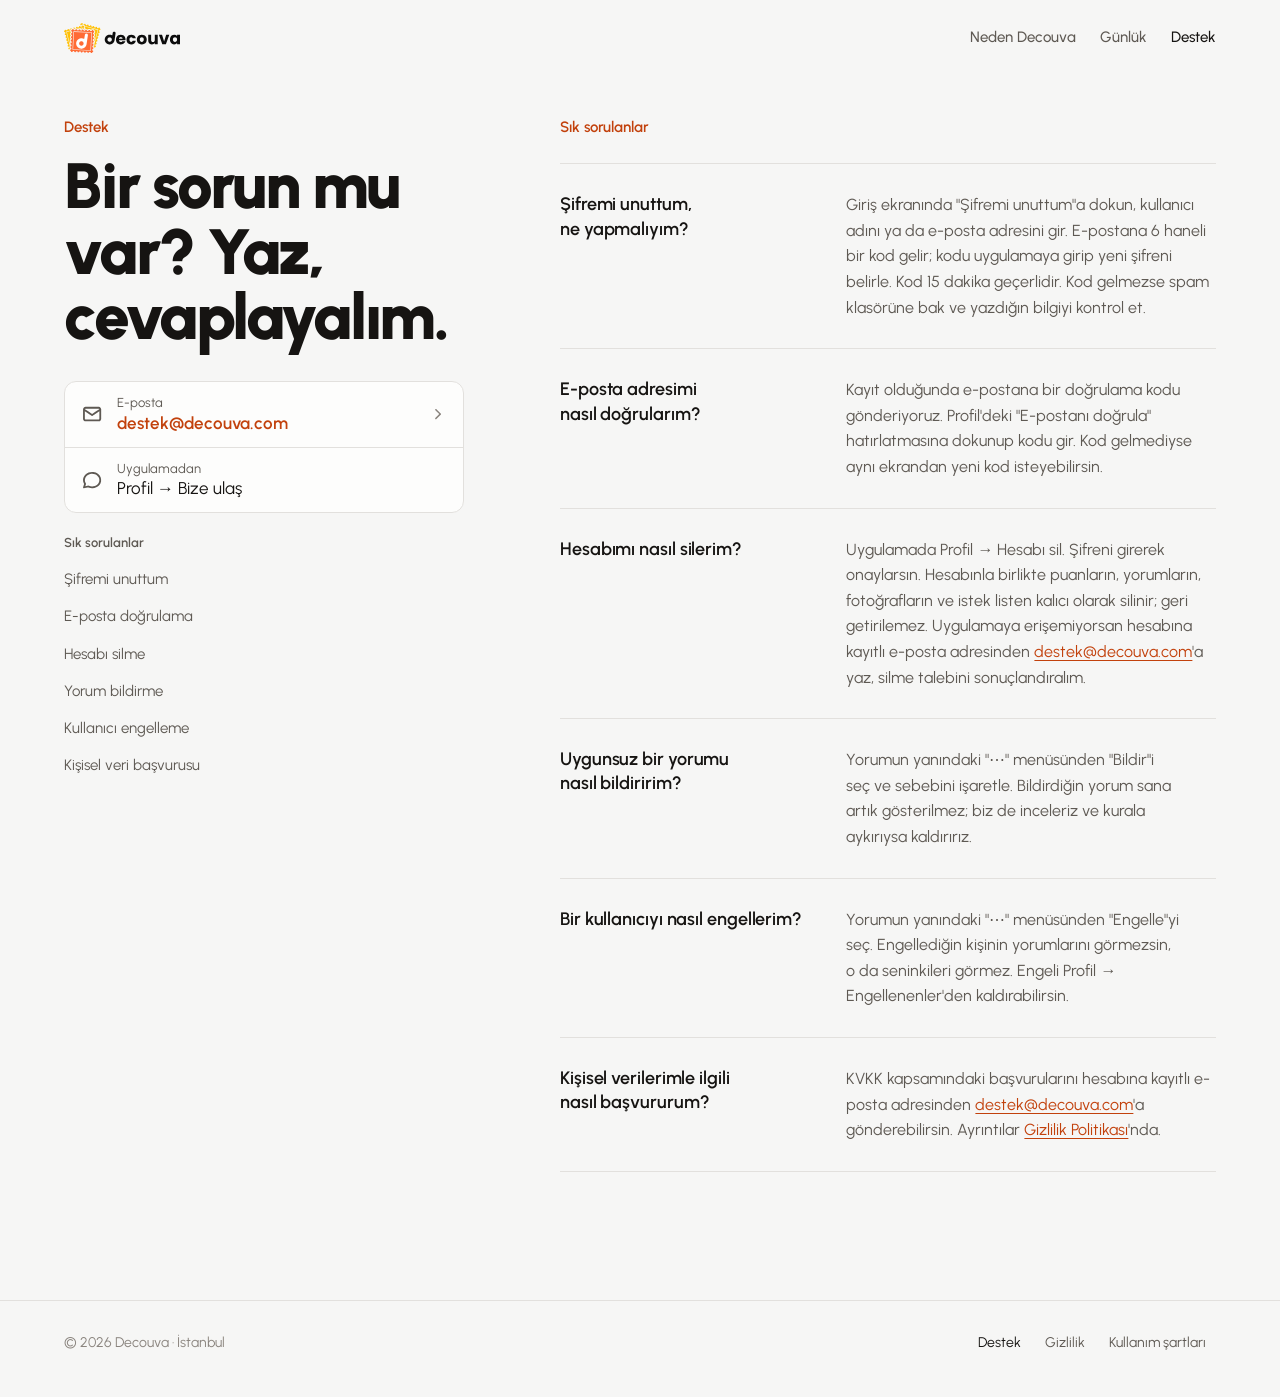
==== commit bf4ed51a: "Başlık değişiklikleri, metin düzenlemeleri" ====
--- a/destek/index.html
+++ b/destek/index.html
@@ -10,7 +10,7 @@
   <link rel="icon" href="/favicon.ico" sizes="any">
   <link rel="icon" type="image/svg+xml" href="/assets/favicon.svg">
   <link rel="apple-touch-icon" href="/assets/apple-touch-icon.png">
-  <link rel="stylesheet" href="/assets/style.css?v=5">
+  <link rel="stylesheet" href="/assets/style.css?v=7">
 </head>
 <body>
   <a class="skip" href="#icerik">İçeriğe geç</a>
@@ -24,7 +24,7 @@
         </picture>
       </a>
       <nav aria-label="Ana menü">
-        <a href="/#nasil">Nasıl işliyor</a>
+        <a href="/#nasil">Neden Decouva</a>
         <a class="opt" href="/#gunluk">Günlük</a>
         <a href="/destek" aria-current="page">Destek</a>
       </nav>
--- a/assets/style.css
+++ b/assets/style.css
@@ -323,6 +323,36 @@
   .r-input::after { animation: none; }
 }
 
+/* İstek Listesi paneli (profile_screen.dart, _WishlistSheet); yukarı çekilmiş hali (0.9) */
+.w-sheet { top: calc(var(--pt) * 85); background: var(--surface); }
+.w-handle { display: block; width: calc(var(--pt) * 36); height: calc(var(--pt) * 4); margin: calc(var(--pt) * 12) auto calc(var(--pt) * 8); border-radius: 4px; background: var(--divider); }
+.w-head {
+  display: flex; align-items: center; gap: calc(var(--pt) * 8);
+  padding: calc(var(--pt) * 4) calc(var(--pt) * 20) calc(var(--pt) * 12);
+  border-bottom: max(1px, calc(var(--pt) * .5)) solid var(--divider);
+  font-size: calc(var(--pt) * 15); font-weight: 500;
+}
+.w-head .icon { font-size: calc(var(--pt) * 20); color: var(--text-2); }
+.w-head .s-caption { margin-left: auto; font-weight: 400; }
+.w-list { padding: calc(var(--pt) * 8) calc(var(--pt) * 16) 0; }
+.w-item {
+  margin-bottom: calc(var(--pt) * 8); padding: calc(var(--pt) * 12) calc(var(--pt) * 14) calc(var(--pt) * 10);
+  border-radius: calc(var(--pt) * 12); background: var(--surface); border: max(1px, calc(var(--pt) * .5)) solid var(--divider);
+}
+.w-item__row { display: flex; align-items: center; gap: calc(var(--pt) * 12); }
+.w-item__row .s-photo { flex: none; width: calc(var(--pt) * 40); height: calc(var(--pt) * 40); border-radius: calc(var(--pt) * 10); }
+.w-item__text { flex: 1; min-width: 0; }
+.w-item__text p:first-child { font-size: calc(var(--pt) * 15); line-height: 1.5; }
+.w-item__text .s-caption { margin-top: calc(var(--pt) * 2); }
+.w-item__remove { padding: 0 calc(var(--pt) * 8); font-size: calc(var(--pt) * 13); font-weight: 500; color: var(--text-2); white-space: nowrap; }
+.w-item__cta {
+  display: flex; align-items: center; justify-content: center; gap: calc(var(--pt) * 8);
+  height: calc(var(--pt) * 40); margin-top: calc(var(--pt) * 10);
+  border-radius: calc(var(--pt) * 12); border: max(1px, calc(var(--pt) * 1)) solid color-mix(in srgb, var(--accent) 50%, transparent);
+  color: var(--accent); font-size: calc(var(--pt) * 13); font-weight: 500;
+}
+.w-item__cta .icon { font-size: calc(var(--pt) * 16); }
+
 /* Kırpılmış telefon: alt kenarı bölüm çizgisinde kesilir */
 .crop { overflow: hidden; aspect-ratio: 417 / 640; }
 
@@ -380,7 +410,7 @@
   gap: 48px 88px; align-items: start;
   padding-top: 24px; padding-bottom: 152px;
 }
-.why h2 { margin-top: 16px; font-size: clamp(36px, 4.6vw, 60px); }
+.why h2 { font-size: clamp(36px, 4.6vw, 60px); }
 .why__copy p:not(.eyebrow) { margin-top: 24px; color: var(--text-2); max-width: 30em; }
 .why__copy p + p:not(.eyebrow) { margin-top: 14px; }
 
@@ -399,9 +429,10 @@
 .ledger li.low .ledger__score { color: var(--text-3); }
 .ledger__note { margin-top: 16px; font-size: 14px; color: var(--text-3); }
 
-/* ── Nasıl işliyor ───────────────────────────────────────────────────────── */
+/* ── Neden Decouva ───────────────────────────────────────────────────────── */
 .how > header { max-width: 40rem; }
-.how h2 { margin-top: 16px; font-size: clamp(36px, 4.6vw, 60px); }
+.how h2 { font-size: clamp(36px, 4.6vw, 60px); }
+.how h2 em { font-style: normal; color: var(--accent); }
 .step {
   display: grid; grid-template-columns: minmax(0, 1fr) minmax(0, 1fr);
   gap: 40px 88px; align-items: end;
@@ -409,11 +440,12 @@
   border-bottom: 1px solid var(--divider);
 }
 .step__text { align-self: center; padding-bottom: 40px; max-width: 30rem; }
-.step__num { font-size: 15px; font-weight: 600; color: var(--text-3); font-variant-numeric: tabular-nums; }
-.step h3 { margin-top: 12px; font-size: clamp(28px, 3vw, 38px); letter-spacing: -.025em; line-height: 1.1; }
-.step__text > p:not(.step__num) { margin-top: 16px; color: var(--text-2); }
+.step h3 { font-size: clamp(28px, 3vw, 38px); letter-spacing: -.025em; line-height: 1.1; }
+.step__text p { margin-top: 16px; color: var(--text-2); }
+.step__text > div + div { margin-top: 56px; }   /* ilk iki madde aynı telefonu paylaşıyor */
 .step .phone { width: min(100%, 380px); justify-self: center; }
 .step--flip .step__text { order: 2; }
+.how--after .step { margin-top: 128px; }   /* Günlük bandından sonra */
 
 /* ── Günlük bandı ────────────────────────────────────────────────────────── */
 .diary {
@@ -423,7 +455,7 @@
   padding-block: 104px 120px;
 }
 .diary__head { display: grid; grid-template-columns: minmax(0, 1.1fr) minmax(0, .9fr); gap: 20px 88px; align-items: end; }
-.diary h2 { margin-top: 12px; font-size: clamp(36px, 4.6vw, 60px); }
+.diary h2 { font-size: clamp(36px, 4.6vw, 60px); }
 .diary h2 em { font-style: normal; color: var(--accent); }
 .diary__head > p { color: var(--text-2); max-width: 30em; }
 .month { display: flex; justify-content: space-between; align-items: baseline; margin-top: 64px; padding-bottom: 14px; border-bottom: 1px solid var(--divider); }
@@ -462,6 +494,7 @@
 .foot nav { display: flex; flex-wrap: wrap; gap: 0 4px; margin-left: -10px; }
 .foot a { display: flex; align-items: center; min-height: 44px; padding: 0 10px; color: var(--text-2); text-decoration: none; transition: color .2s; }
 .foot a:hover, .foot a[aria-current="page"] { color: var(--text); }
+.foot__note { flex-basis: 100%; font-size: 13px; color: var(--text-3); }
 
 /* ── Görünüme girerken (yalnız destekleyen tarayıcıda) ───────────────────── */
 @supports (animation-timeline: view()) {
@@ -545,6 +578,8 @@
   .step { margin-top: 72px; gap: 32px; }
   .step--flip .step__text { order: 0; }
   .step__text { padding-bottom: 0; }
+  .step__text > div + div { margin-top: 40px; }
+  .how--after .step { margin-top: 96px; }
   .step .phone { width: min(84%, 360px); }
   .diary { margin-top: 96px; padding-block: 88px 96px; }
   .end { grid-template-columns: minmax(0, 1fr); padding-top: 112px; padding-bottom: 120px; }
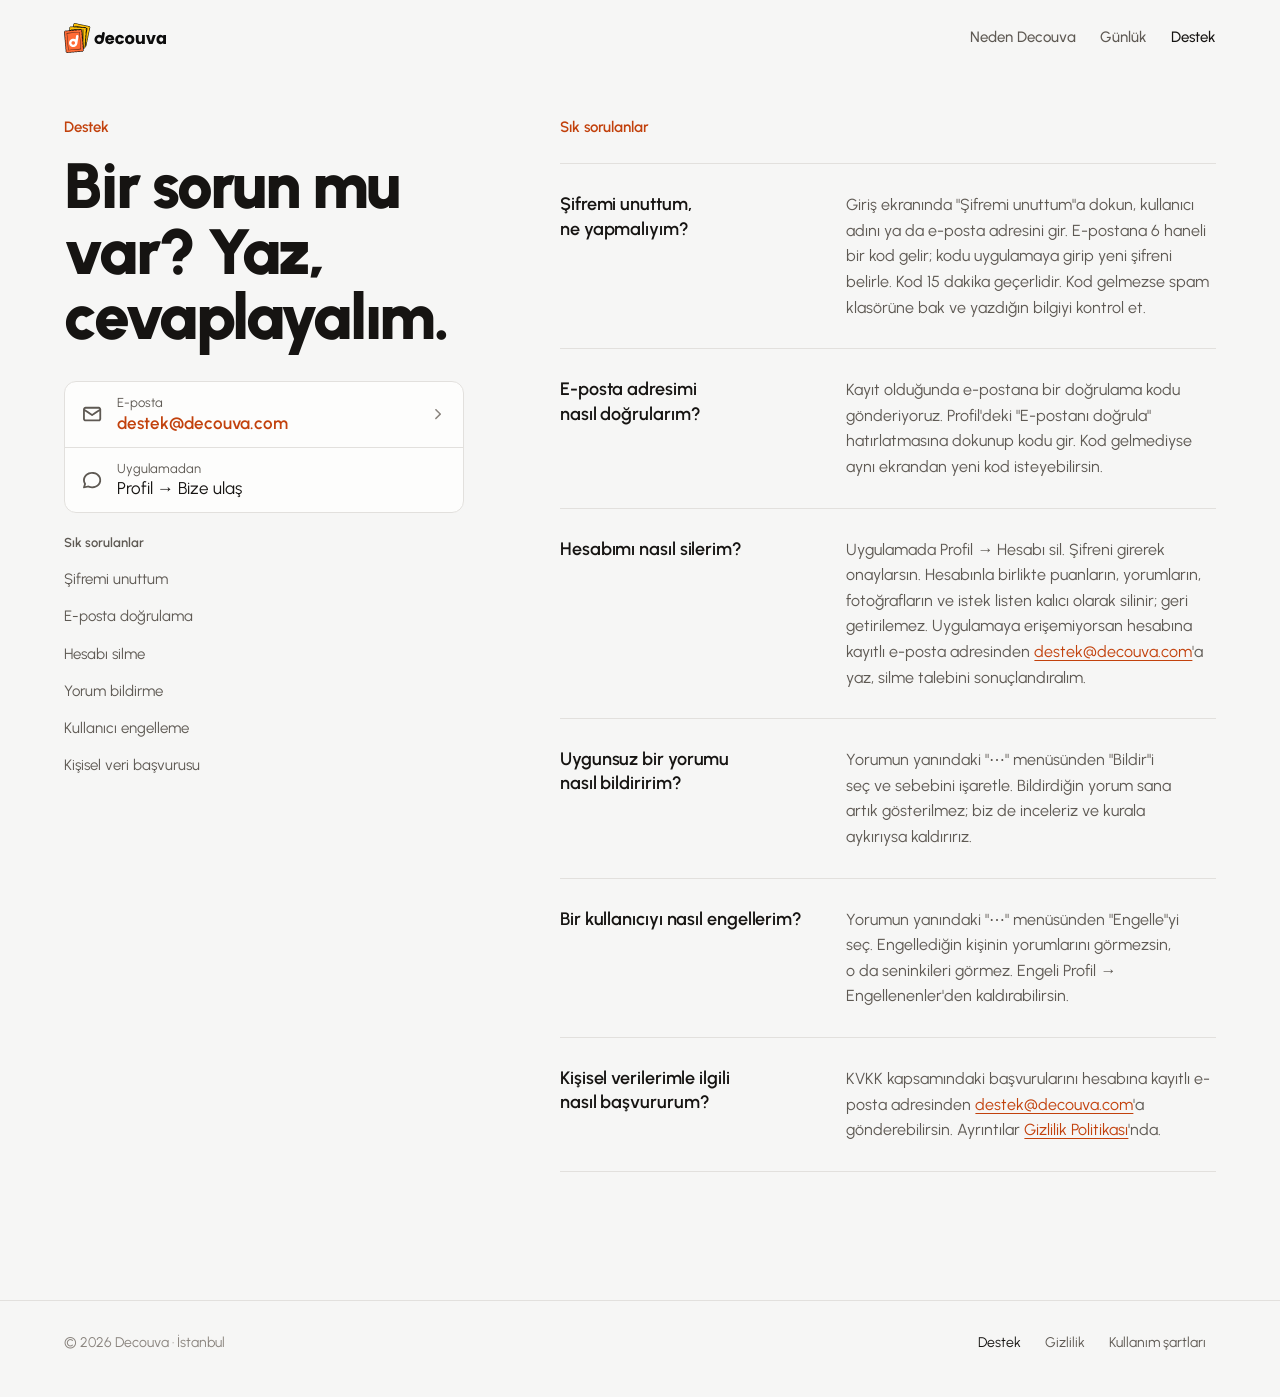
==== commit 20c9099e: "Logo değişikliği" ====
--- a/destek/index.html
+++ b/destek/index.html
@@ -7,10 +7,10 @@
   <meta name="description" content="Decouva destek: iletişim ve sık sorulan sorular.">
   <meta name="theme-color" content="#f6f6f5" media="(prefers-color-scheme: light)">
   <meta name="theme-color" content="#0d0d0d" media="(prefers-color-scheme: dark)">
-  <link rel="icon" href="/favicon.ico" sizes="any">
-  <link rel="icon" type="image/svg+xml" href="/assets/favicon.svg">
-  <link rel="apple-touch-icon" href="/assets/apple-touch-icon.png">
-  <link rel="stylesheet" href="/assets/style.css?v=7">
+  <link rel="icon" href="/favicon.ico?v=2" sizes="any">
+  <link rel="icon" type="image/svg+xml" href="/assets/favicon.svg?v=2">
+  <link rel="apple-touch-icon" href="/assets/apple-touch-icon.png?v=2">
+  <link rel="stylesheet" href="/assets/style.css?v=8">
 </head>
 <body>
   <a class="skip" href="#icerik">İçeriğe geç</a>
@@ -19,8 +19,8 @@
     <div class="wrap top__in">
       <a class="top__logo" href="/" aria-label="Decouva ana sayfa">
         <picture>
-          <source srcset="/assets/logo-on-dark.svg" media="(prefers-color-scheme: dark)">
-          <img src="/assets/logo-on-light.svg" alt="Decouva" width="116" height="30">
+          <source srcset="/assets/logo-on-dark.svg?v=2" media="(prefers-color-scheme: dark)">
+          <img src="/assets/logo-on-light.svg?v=2" alt="Decouva" width="102" height="30">
         </picture>
       </a>
       <nav aria-label="Ana menü">
--- a/assets/style.css
+++ b/assets/style.css
@@ -486,7 +486,7 @@
 .end h2 span { display: block; color: var(--text-3); }
 .end__meta { margin-top: 32px; font-size: 18px; color: var(--text-2); }
 .end__meta a { font-weight: 600; }
-.end__logo img { width: clamp(150px, 18vw, 220px); }
+.end__logo img { width: clamp(137px, 16.4vw, 201px); }   /* v2 logo: v1 yüksekliği korunur */
 
 /* ── Alt şerit ───────────────────────────────────────────────────────────── */
 .foot { border-top: 1px solid var(--divider); }
@@ -584,7 +584,7 @@
   .diary { margin-top: 96px; padding-block: 88px 96px; }
   .end { grid-template-columns: minmax(0, 1fr); padding-top: 112px; padding-bottom: 120px; }
   .end__logo { order: -1; }
-  .end__logo img { width: 140px; }
+  .end__logo img { width: 128px; }
   .help__aside, .toc { position: static; }
   .help__index, .group__label { display: none; }
   .toc { display: none; }
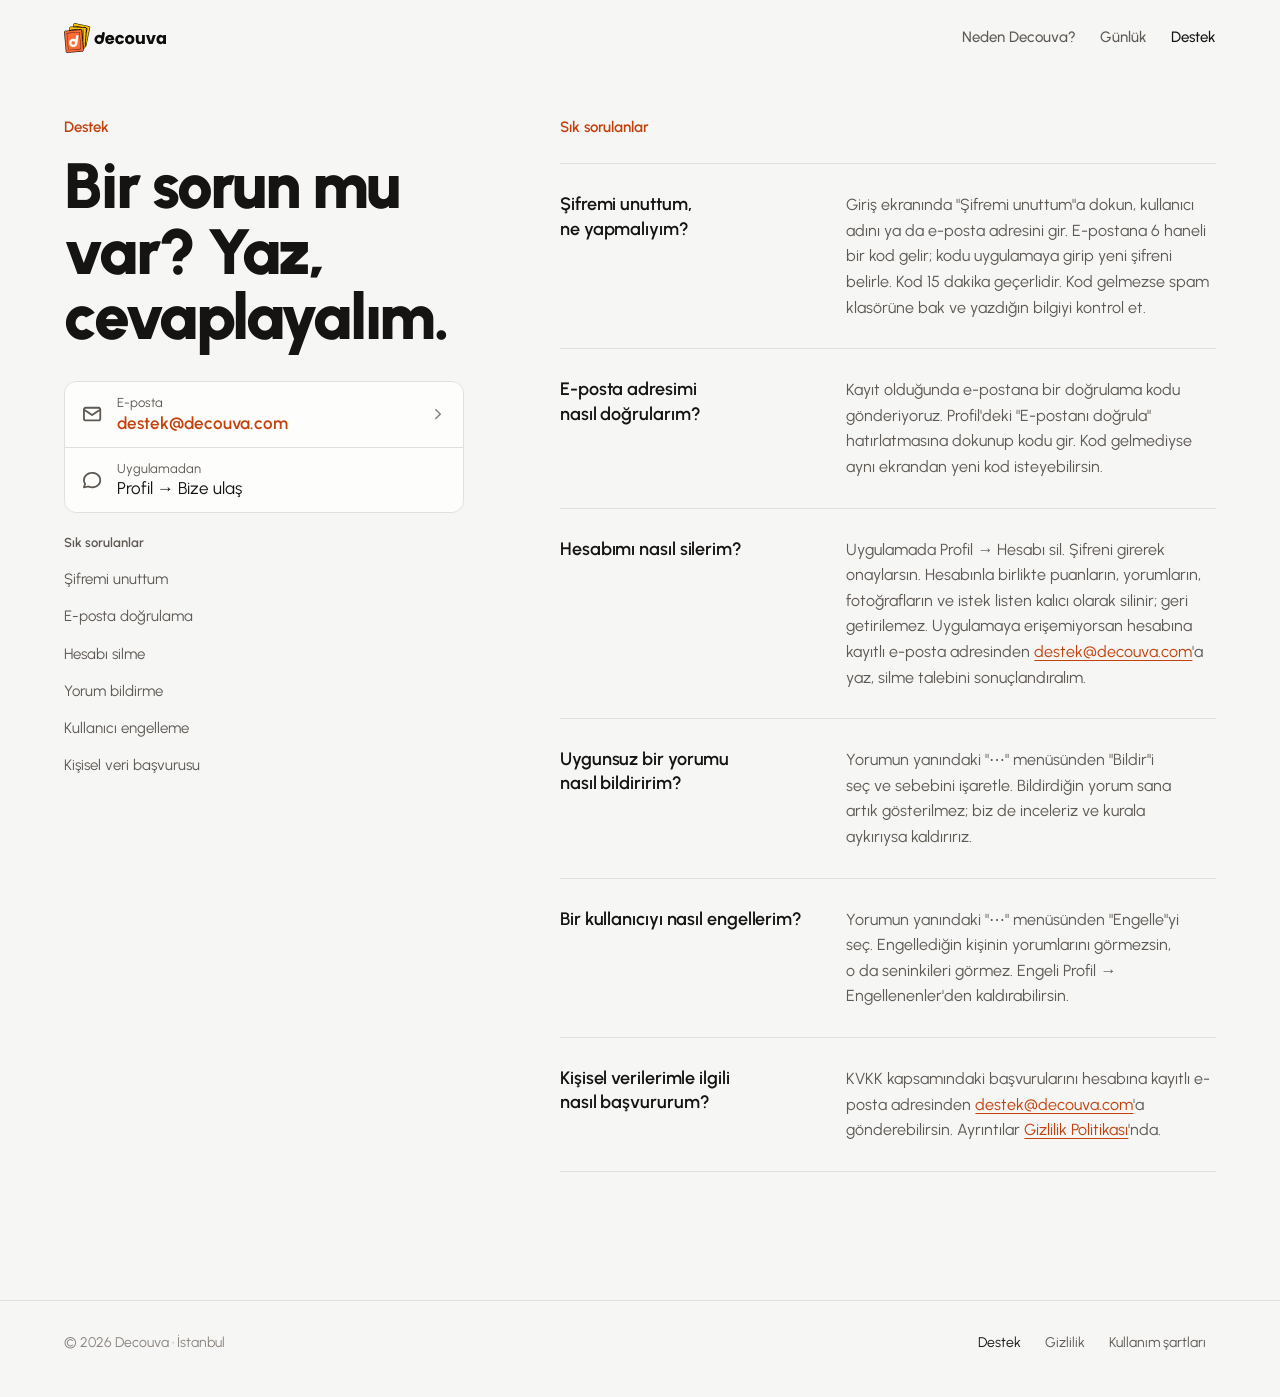
==== commit 72287ee7: "Web sitesi logo değişikliği, ufak düzeltmeler" ====
--- a/destek/index.html
+++ b/destek/index.html
@@ -10,7 +10,7 @@
   <link rel="icon" href="/favicon.ico?v=2" sizes="any">
   <link rel="icon" type="image/svg+xml" href="/assets/favicon.svg?v=2">
   <link rel="apple-touch-icon" href="/assets/apple-touch-icon.png?v=2">
-  <link rel="stylesheet" href="/assets/style.css?v=8">
+  <link rel="stylesheet" href="/assets/style.css?v=9">
 </head>
 <body>
   <a class="skip" href="#icerik">İçeriğe geç</a>
@@ -24,7 +24,7 @@
         </picture>
       </a>
       <nav aria-label="Ana menü">
-        <a href="/#nasil">Neden Decouva</a>
+        <a href="/#nasil">Neden Decouva?</a>
         <a class="opt" href="/#gunluk">Günlük</a>
         <a href="/destek" aria-current="page">Destek</a>
       </nav>
--- a/assets/style.css
+++ b/assets/style.css
@@ -411,6 +411,7 @@
   padding-top: 24px; padding-bottom: 152px;
 }
 .why h2 { font-size: clamp(36px, 4.6vw, 60px); }
+.why h2 em { font-style: normal; color: var(--accent); }
 .why__copy p:not(.eyebrow) { margin-top: 24px; color: var(--text-2); max-width: 30em; }
 .why__copy p + p:not(.eyebrow) { margin-top: 14px; }
 
